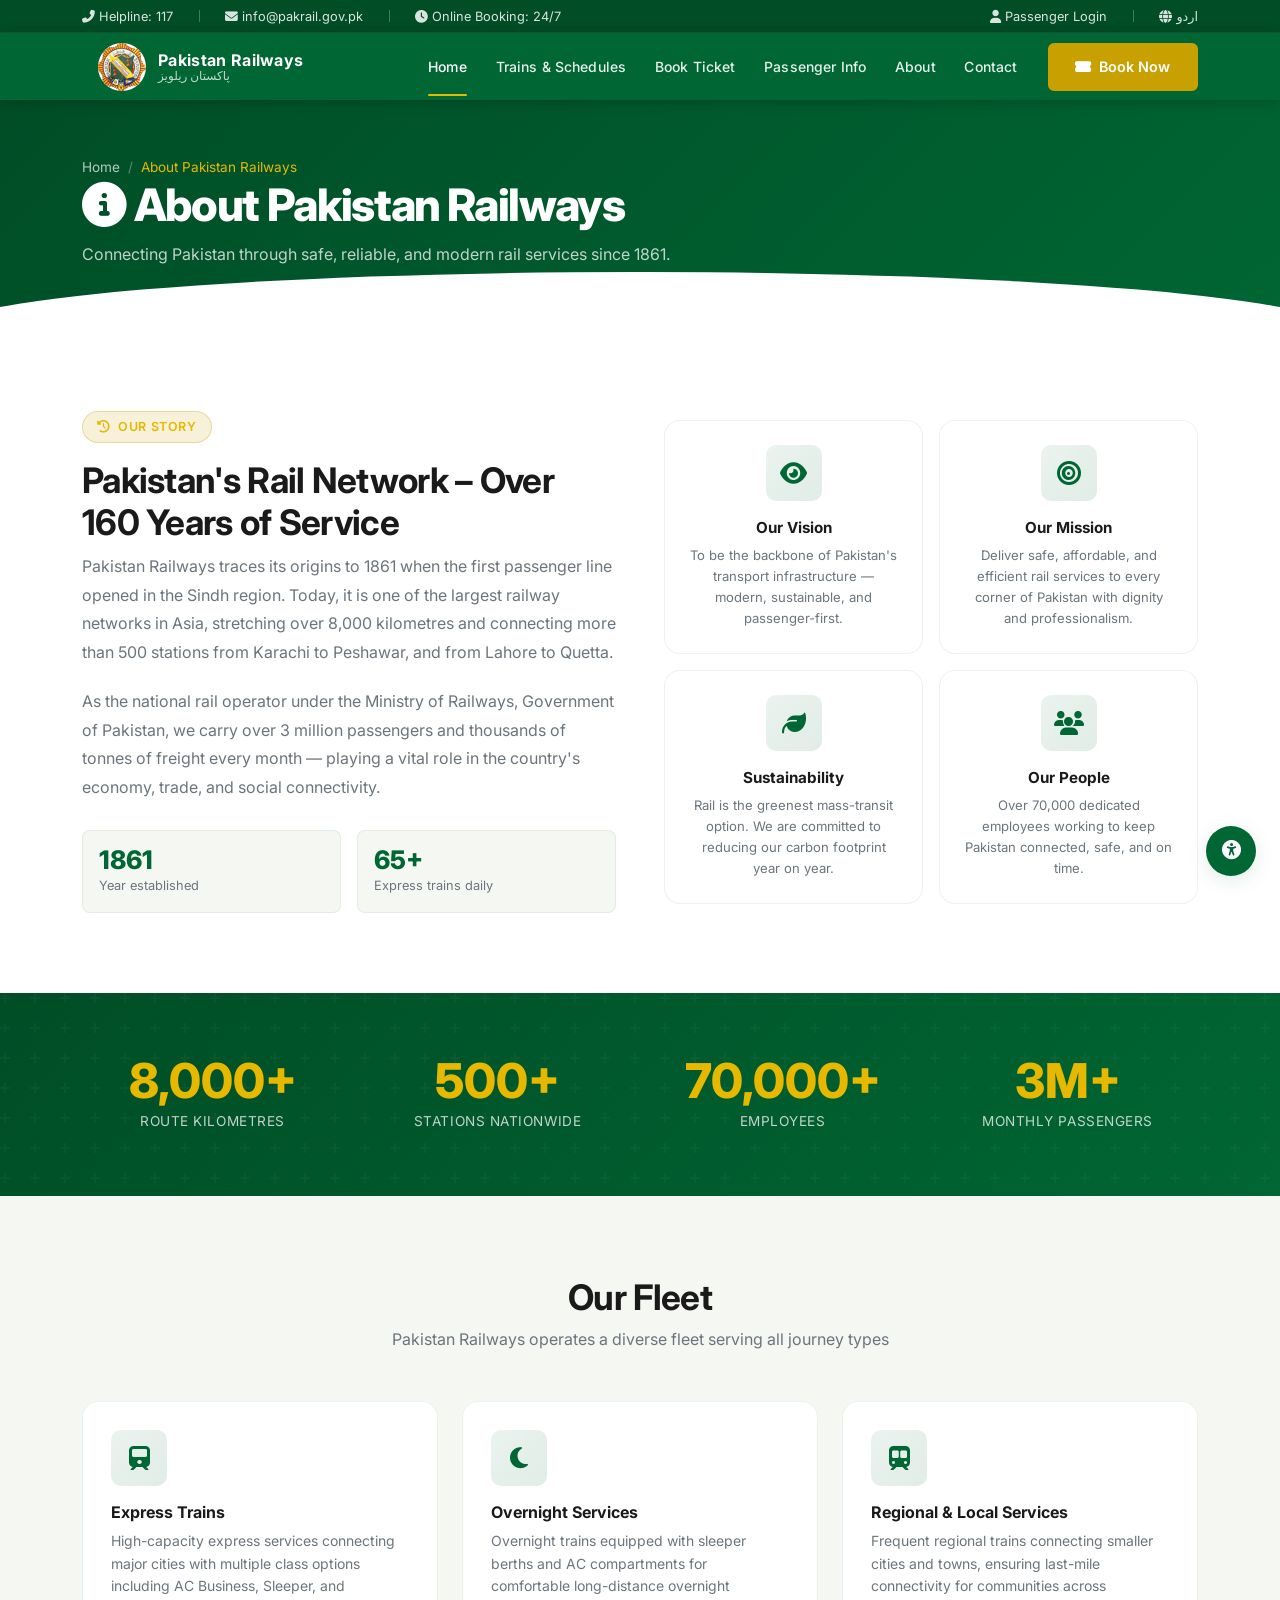
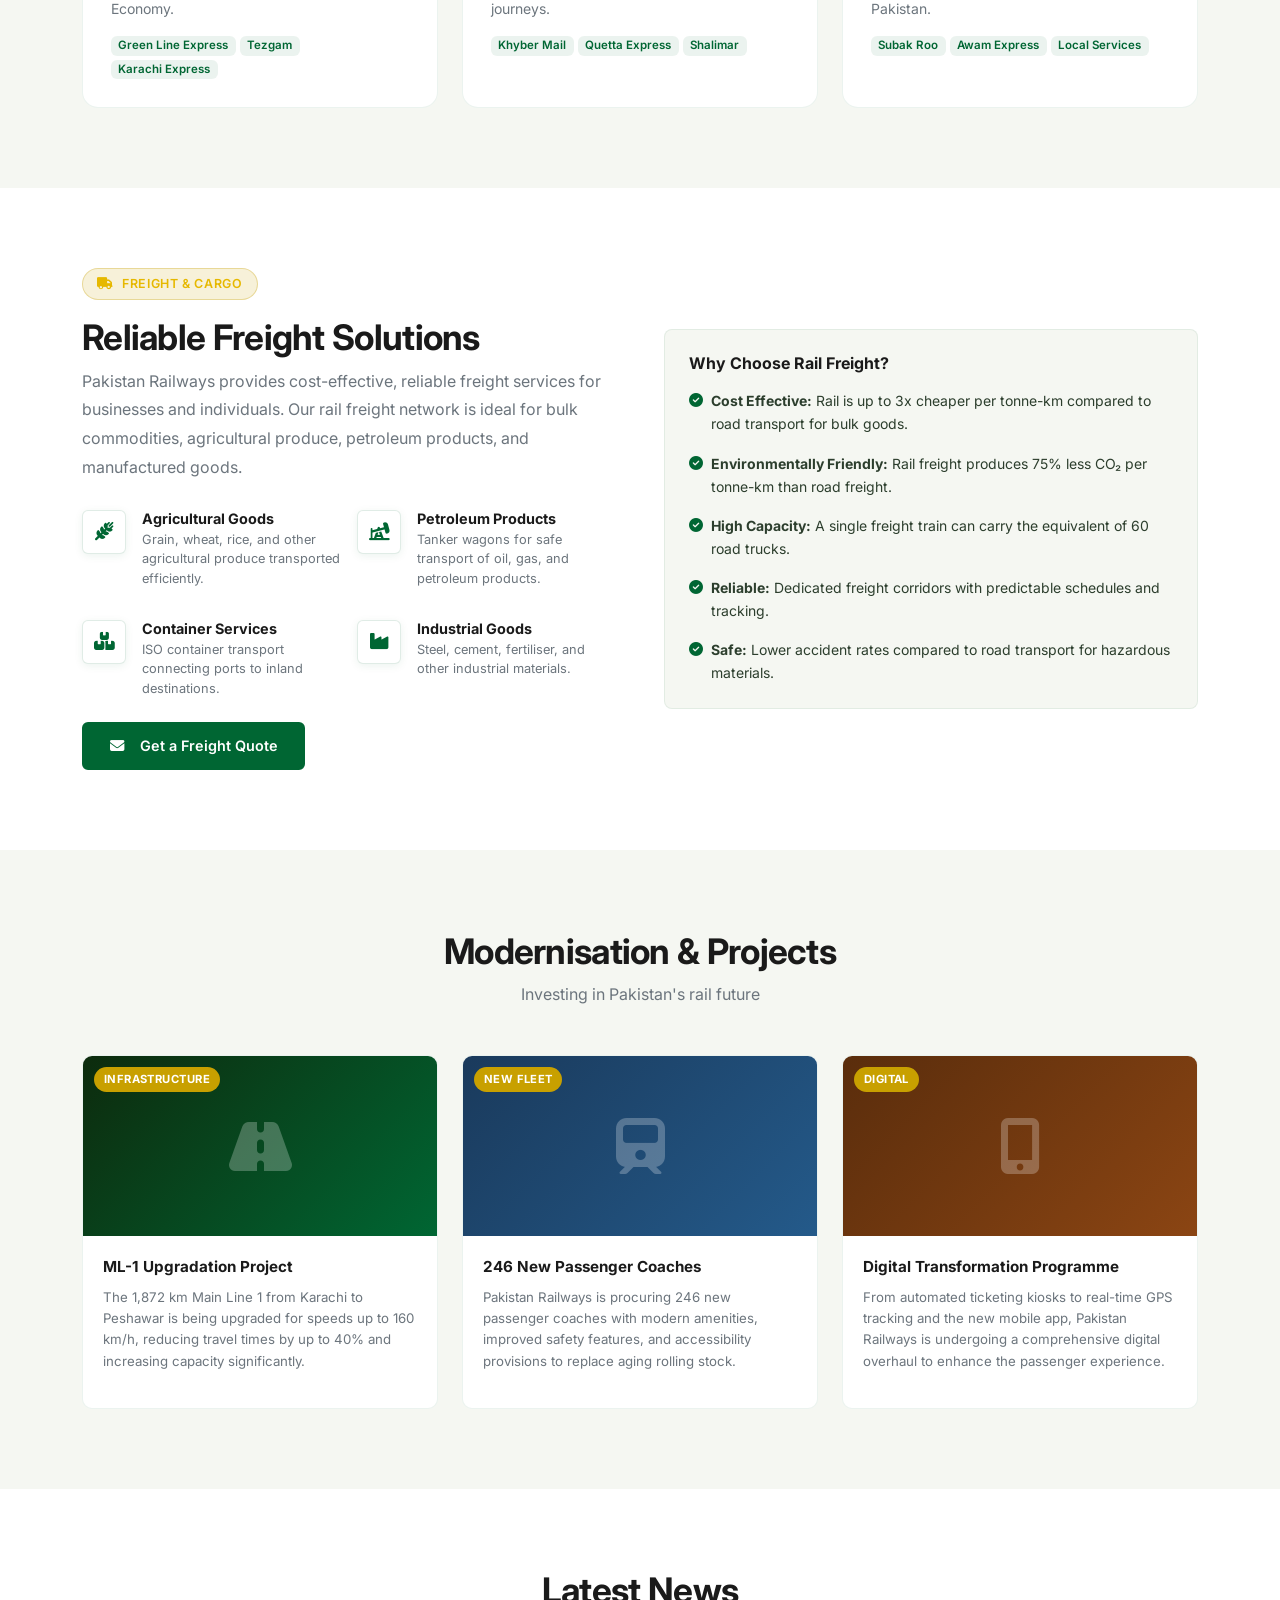
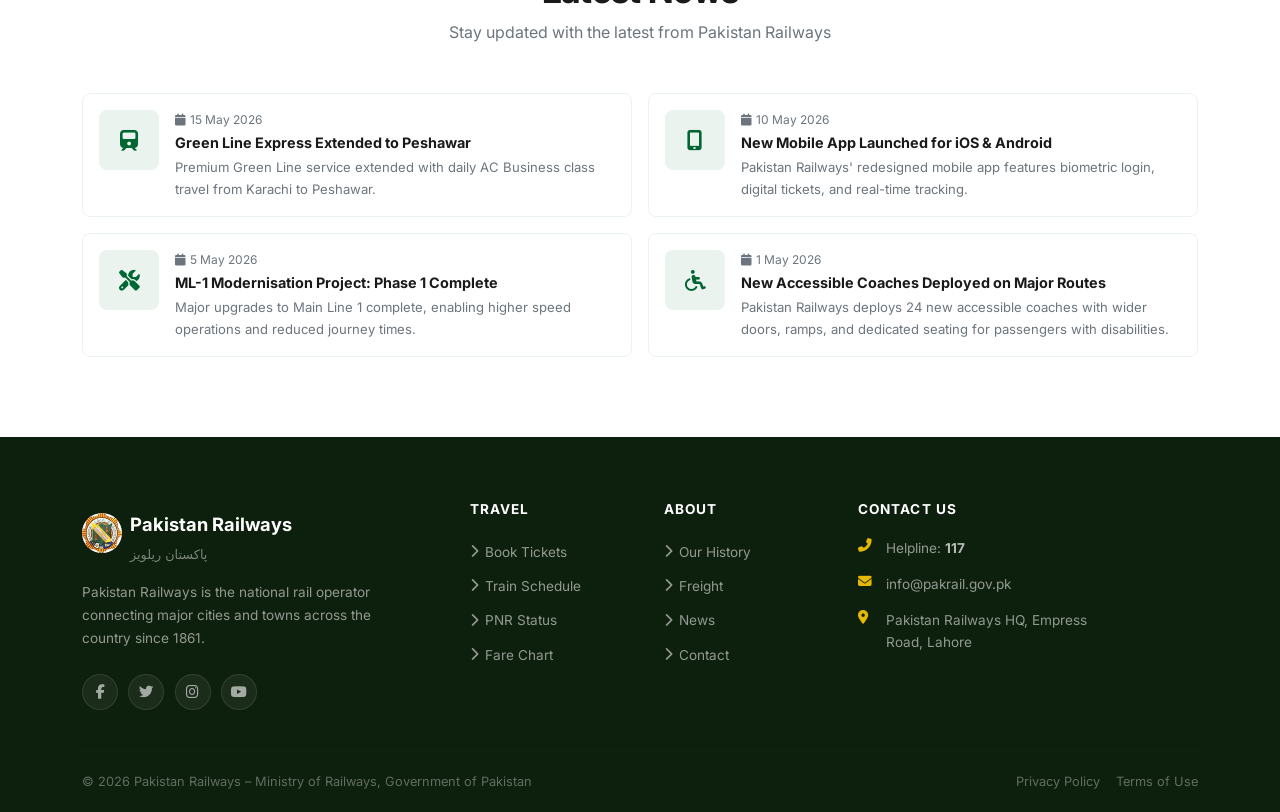
==== about.html @ 86035c83 "initial commit" ====
<!DOCTYPE html>
<html lang="en" dir="ltr">
<head>
  <meta charset="UTF-8" />
  <meta name="viewport" content="width=device-width, initial-scale=1.0" />
  <title>About Pakistan Railways</title>
  <meta name="description" content="Learn about Pakistan Railways – history, fleet, infrastructure, freight services, and modernisation projects." />
  <link rel="icon" type="image/svg+xml" href="/favicon.svg" />
  <link rel="preconnect" href="https://fonts.googleapis.com" />
  <link href="https://fonts.googleapis.com/css2?family=Inter:wght@400;500;600;700;800&display=swap" rel="stylesheet" />
  <link rel="stylesheet" href="https://cdnjs.cloudflare.com/ajax/libs/bootstrap/5.3.2/css/bootstrap.min.css" />
  <link rel="stylesheet" href="https://cdnjs.cloudflare.com/ajax/libs/font-awesome/6.5.0/css/all.min.css" />
  <link rel="stylesheet" href="CSS/index.css">
  <link rel="stylesheet" href="CSS/styles.css">
</head>
<body>

<a href="#main-content" class="skip-link">Skip to main content</a>

<!-- Top Bar -->
<div class="topbar" role="banner">
  <div class="container">
    <div class="d-flex align-items-center justify-content-between flex-wrap gap-2">
      <div class="d-flex align-items-center gap-3 flex-wrap">
        <a href="tel:117"><i class="fa fa-phone-alt me-1"></i>Helpline: 117</a>
        <span class="divider"></span>
        <a href="mailto:info@pakrail.gov.pk"><i class="fa fa-envelope me-1"></i>info@pakrail.gov.pk</a>
        <span class="divider d-none d-sm-inline-block"></span>
        <span class="d-none d-sm-inline"><i class="fa fa-clock me-1"></i>Online Booking: 24/7</span>
      </div>
      <div class="d-flex align-items-center gap-3">
        <a href="passenger.html"><i class="fa fa-user me-1"></i>Passenger Login</a>
        <span class="divider"></span>
        <a href="#"><i class="fa fa-globe me-1"></i>اردو</a>
      </div>
    </div>
  </div>
</div>

<!-- Navbar -->
<nav class="main-navbar navbar navbar-expand-lg" role="navigation" aria-label="Main navigation">
  <div class="container">
    <a class="navbar-brand" href="index.html" aria-label="Pakistan Railways Home">
      <div class="brand-logo">
        <img src="public/pakistan-railways-logo.png" alt="Pakistan Railways Logo">
      </div>
      <div class="brand-text-wrap">
        <span class="brand-name">Pakistan Railways</span>
        <span class="brand-urdu">پاکستان ریلویز</span>
      </div>
    </a>

    <button class="navbar-toggler" type="button" data-bs-toggle="collapse" data-bs-target="#mainNav"
      aria-controls="mainNav" aria-expanded="false" aria-label="Toggle navigation">
      <span class="navbar-toggler-icon"></span>
    </button>

    <div class="collapse navbar-collapse" id="mainNav">
      <ul class="navbar-nav ms-auto align-items-lg-center">
        <li class="nav-item"><a class="nav-link active" href="index.html" aria-current="page">Home</a></li>
        <li class="nav-item dropdown">
          <a class="nav-link dropdown-toggle" href="#" role="button" data-bs-toggle="dropdown">Trains &amp; Schedules</a>
          <ul class="dropdown-menu">
            <li><a class="dropdown-item" href="schedule.html"><i class="fa fa-calendar me-2"></i>Train Schedule</a></li>
            <li><a class="dropdown-item" href="schedule.html#live"><i class="fa fa-satellite-dish me-2"></i>Live Train Status</a></li>
            <li><a class="dropdown-item" href="schedule.html#routes"><i class="fa fa-route me-2"></i>Routes &amp; Fares</a></li>
            <li><hr class="dropdown-divider"/></li>
            <li><a class="dropdown-item" href="about.html"><i class="fa fa-train me-2"></i>About Our Fleet</a></li>
          </ul>
        </li>
        <li class="nav-item"><a class="nav-link" href="booking.html">Book Ticket</a></li>
        <li class="nav-item dropdown">
          <a class="nav-link dropdown-toggle" href="#" role="button" data-bs-toggle="dropdown">Passenger Info</a>
          <ul class="dropdown-menu">
            <li><a class="dropdown-item" href="passenger.html"><i class="fa fa-user me-2"></i>Passenger Services</a></li>
            <li><a class="dropdown-item" href="passenger.html#pnr"><i class="fa fa-search me-2"></i>Check PNR Status</a></li>
            <li><a class="dropdown-item" href="passenger.html#cancel"><i class="fa fa-times-circle me-2"></i>Cancel Ticket</a></li>
            <li><a class="dropdown-item" href="passenger.html#luggage"><i class="fa fa-suitcase me-2"></i>Luggage Policy</a></li>
          </ul>
        </li>
        <li class="nav-item"><a class="nav-link" href="about.html">About</a></li>
        <li class="nav-item"><a class="nav-link" href="contact.html">Contact</a></li>
      </ul>
      <div class="ms-lg-3 mt-3 mt-lg-0">
        <a href="booking.html" class="btn-pr-gold">
          <i class="fa fa-ticket-alt"></i> Book Now
        </a>
      </div>
    </div>
  </div>
</nav>

<main id="main-content">

<div class="page-header">
  <div class="container">
    <nav aria-label="Breadcrumb"><ol class="breadcrumb">
      <li class="breadcrumb-item"><a href="index.html">Home</a></li>
      <li class="breadcrumb-item active">About Pakistan Railways</li>
    </ol></nav>
    <h1><i class="fa fa-info-circle me-2"></i>About Pakistan Railways</h1>
    <p style="color:rgba(255,255,255,.75);margin:0;font-size:1rem">Connecting Pakistan through safe, reliable, and modern rail services since 1861.</p>
  </div>
</div>

<!-- Mission & Vision -->
<section class="section-pad bg-white">
  <div class="container">
    <div class="row g-5 align-items-center">
      <div class="col-lg-6">
        <div class="hero-badge mb-3"><i class="fa fa-history"></i> Our Story</div>
        <h2 class="section-title">Pakistan's Rail Network – Over 160 Years of Service</h2>
        <p style="color:var(--pr-gray);line-height:1.8;margin-bottom:1.25rem">
          Pakistan Railways traces its origins to 1861 when the first passenger line opened in the Sindh region. Today, it is one of the largest railway networks in Asia, stretching over 8,000 kilometres and connecting more than 500 stations from Karachi to Peshawar, and from Lahore to Quetta.
        </p>
        <p style="color:var(--pr-gray);line-height:1.8;margin-bottom:1.75rem">
          As the national rail operator under the Ministry of Railways, Government of Pakistan, we carry over 3 million passengers and thousands of tonnes of freight every month — playing a vital role in the country's economy, trade, and social connectivity.
        </p>
        <div class="row g-3">
          <div class="col-6">
            <div class="p-3 rounded-3" style="background:var(--pr-off-white);border:1px solid rgba(0,102,51,.08)">
              <div style="font-size:1.6rem;font-weight:800;color:var(--pr-green);line-height:1">1861</div>
              <div style="font-size:.8rem;color:var(--pr-gray);margin-top:2px">Year established</div>
            </div>
          </div>
          <div class="col-6">
            <div class="p-3 rounded-3" style="background:var(--pr-off-white);border:1px solid rgba(0,102,51,.08)">
              <div style="font-size:1.6rem;font-weight:800;color:var(--pr-green);line-height:1">65+</div>
              <div style="font-size:.8rem;color:var(--pr-gray);margin-top:2px">Express trains daily</div>
            </div>
          </div>
        </div>
      </div>
      <div class="col-lg-6">
        <div class="row g-3">
          <div class="col-sm-6">
            <div class="service-card text-center" style="padding:1.5rem">
              <div class="service-icon mx-auto"><i class="fa fa-eye"></i></div>
              <h5 style="font-size:.95rem">Our Vision</h5>
              <p style="font-size:.82rem">To be the backbone of Pakistan's transport infrastructure — modern, sustainable, and passenger-first.</p>
            </div>
          </div>
          <div class="col-sm-6">
            <div class="service-card text-center" style="padding:1.5rem">
              <div class="service-icon mx-auto"><i class="fa fa-bullseye"></i></div>
              <h5 style="font-size:.95rem">Our Mission</h5>
              <p style="font-size:.82rem">Deliver safe, affordable, and efficient rail services to every corner of Pakistan with dignity and professionalism.</p>
            </div>
          </div>
          <div class="col-sm-6">
            <div class="service-card text-center" style="padding:1.5rem">
              <div class="service-icon mx-auto"><i class="fa fa-leaf"></i></div>
              <h5 style="font-size:.95rem">Sustainability</h5>
              <p style="font-size:.82rem">Rail is the greenest mass-transit option. We are committed to reducing our carbon footprint year on year.</p>
            </div>
          </div>
          <div class="col-sm-6">
            <div class="service-card text-center" style="padding:1.5rem">
              <div class="service-icon mx-auto"><i class="fa fa-users"></i></div>
              <h5 style="font-size:.95rem">Our People</h5>
              <p style="font-size:.82rem">Over 70,000 dedicated employees working to keep Pakistan connected, safe, and on time.</p>
            </div>
          </div>
        </div>
      </div>
    </div>
  </div>
</section>

<!-- Network Stats -->
<section class="stats-section">
  <div class="container">
    <div class="row g-4 text-center">
      <div class="col-6 col-md-3">
        <div class="stat-box"><div class="stat-number">8,000+</div><div class="stat-label">Route Kilometres</div></div>
      </div>
      <div class="col-6 col-md-3">
        <div class="stat-box"><div class="stat-number">500+</div><div class="stat-label">Stations Nationwide</div></div>
      </div>
      <div class="col-6 col-md-3">
        <div class="stat-box"><div class="stat-number">70,000+</div><div class="stat-label">Employees</div></div>
      </div>
      <div class="col-6 col-md-3">
        <div class="stat-box"><div class="stat-number">3M+</div><div class="stat-label">Monthly Passengers</div></div>
      </div>
    </div>
  </div>
</section>

<!-- Fleet -->
<section class="section-pad" style="background:var(--pr-off-white)">
  <div class="container">
    <div class="text-center mb-5">
      <h2 class="section-title">Our Fleet</h2>
      <p class="section-subtitle">Pakistan Railways operates a diverse fleet serving all journey types</p>
    </div>
    <div class="row g-4">
      <div class="col-md-4">
        <div class="service-card">
          <div class="service-icon"><i class="fa fa-train"></i></div>
          <h5>Express Trains</h5>
          <p>High-capacity express services connecting major cities with multiple class options including AC Business, Sleeper, and Economy.</p>
          <div class="mt-3 d-flex flex-wrap gap-1">
            <span class="badge" style="background:rgba(0,102,51,.08);color:var(--pr-green);font-weight:600;font-size:.72rem">Green Line Express</span>
            <span class="badge" style="background:rgba(0,102,51,.08);color:var(--pr-green);font-weight:600;font-size:.72rem">Tezgam</span>
            <span class="badge" style="background:rgba(0,102,51,.08);color:var(--pr-green);font-weight:600;font-size:.72rem">Karachi Express</span>
          </div>
        </div>
      </div>
      <div class="col-md-4">
        <div class="service-card">
          <div class="service-icon"><i class="fa fa-moon"></i></div>
          <h5>Overnight Services</h5>
          <p>Overnight trains equipped with sleeper berths and AC compartments for comfortable long-distance overnight journeys.</p>
          <div class="mt-3 d-flex flex-wrap gap-1">
            <span class="badge" style="background:rgba(0,102,51,.08);color:var(--pr-green);font-weight:600;font-size:.72rem">Khyber Mail</span>
            <span class="badge" style="background:rgba(0,102,51,.08);color:var(--pr-green);font-weight:600;font-size:.72rem">Quetta Express</span>
            <span class="badge" style="background:rgba(0,102,51,.08);color:var(--pr-green);font-weight:600;font-size:.72rem">Shalimar</span>
          </div>
        </div>
      </div>
      <div class="col-md-4">
        <div class="service-card">
          <div class="service-icon"><i class="fa fa-subway"></i></div>
          <h5>Regional &amp; Local Services</h5>
          <p>Frequent regional trains connecting smaller cities and towns, ensuring last-mile connectivity for communities across Pakistan.</p>
          <div class="mt-3 d-flex flex-wrap gap-1">
            <span class="badge" style="background:rgba(0,102,51,.08);color:var(--pr-green);font-weight:600;font-size:.72rem">Subak Roo</span>
            <span class="badge" style="background:rgba(0,102,51,.08);color:var(--pr-green);font-weight:600;font-size:.72rem">Awam Express</span>
            <span class="badge" style="background:rgba(0,102,51,.08);color:var(--pr-green);font-weight:600;font-size:.72rem">Local Services</span>
          </div>
        </div>
      </div>
    </div>
  </div>
</section>

<!-- Freight Services -->
<section class="section-pad bg-white" id="freight">
  <div class="container">
    <div class="row g-5 align-items-center">
      <div class="col-lg-6">
        <div class="hero-badge mb-3"><i class="fa fa-truck"></i> Freight &amp; Cargo</div>
        <h2 class="section-title">Reliable Freight Solutions</h2>
        <p style="color:var(--pr-gray);line-height:1.8;margin-bottom:1.25rem">
          Pakistan Railways provides cost-effective, reliable freight services for businesses and individuals. Our rail freight network is ideal for bulk commodities, agricultural produce, petroleum products, and manufactured goods.
        </p>
        <div class="row g-3">
          <div class="col-sm-6">
            <div class="info-item">
              <div class="info-item-icon"><i class="fa fa-wheat-awn"></i></div>
              <div class="info-item-text"><h6>Agricultural Goods</h6><p>Grain, wheat, rice, and other agricultural produce transported efficiently.</p></div>
            </div>
          </div>
          <div class="col-sm-6">
            <div class="info-item">
              <div class="info-item-icon"><i class="fa fa-oil-well"></i></div>
              <div class="info-item-text"><h6>Petroleum Products</h6><p>Tanker wagons for safe transport of oil, gas, and petroleum products.</p></div>
            </div>
          </div>
          <div class="col-sm-6">
            <div class="info-item">
              <div class="info-item-icon"><i class="fa fa-boxes-stacked"></i></div>
              <div class="info-item-text"><h6>Container Services</h6><p>ISO container transport connecting ports to inland destinations.</p></div>
            </div>
          </div>
          <div class="col-sm-6">
            <div class="info-item">
              <div class="info-item-icon"><i class="fa fa-industry"></i></div>
              <div class="info-item-text"><h6>Industrial Goods</h6><p>Steel, cement, fertiliser, and other industrial materials.</p></div>
            </div>
          </div>
        </div>
        <a href="contact.html" class="btn-pr-primary mt-3"><i class="fa fa-envelope me-2"></i>Get a Freight Quote</a>
      </div>
      <div class="col-lg-6">
        <div class="p-4 rounded-3" style="background:var(--pr-off-white);border:1px solid rgba(0,102,51,.08)">
          <h3 style="font-size:1rem;font-weight:700;color:var(--pr-dark);margin-bottom:1rem">Why Choose Rail Freight?</h3>
          <div class="d-flex flex-column gap-3" style="font-size:.875rem">
            <div class="d-flex gap-2 align-items-start"><i class="fa fa-check-circle text-green mt-1 flex-shrink-0"></i><span><strong>Cost Effective:</strong> Rail is up to 3x cheaper per tonne-km compared to road transport for bulk goods.</span></div>
            <div class="d-flex gap-2 align-items-start"><i class="fa fa-check-circle text-green mt-1 flex-shrink-0"></i><span><strong>Environmentally Friendly:</strong> Rail freight produces 75% less CO₂ per tonne-km than road freight.</span></div>
            <div class="d-flex gap-2 align-items-start"><i class="fa fa-check-circle text-green mt-1 flex-shrink-0"></i><span><strong>High Capacity:</strong> A single freight train can carry the equivalent of 60 road trucks.</span></div>
            <div class="d-flex gap-2 align-items-start"><i class="fa fa-check-circle text-green mt-1 flex-shrink-0"></i><span><strong>Reliable:</strong> Dedicated freight corridors with predictable schedules and tracking.</span></div>
            <div class="d-flex gap-2 align-items-start"><i class="fa fa-check-circle text-green mt-1 flex-shrink-0"></i><span><strong>Safe:</strong> Lower accident rates compared to road transport for hazardous materials.</span></div>
          </div>
        </div>
      </div>
    </div>
  </div>
</section>

<!-- Modernisation Projects -->
<section class="section-pad" style="background:var(--pr-off-white)">
  <div class="container">
    <div class="text-center mb-5">
      <h2 class="section-title">Modernisation &amp; Projects</h2>
      <p class="section-subtitle">Investing in Pakistan's rail future</p>
    </div>
    <div class="row g-4">
      <div class="col-md-4">
        <div class="news-card">
          <div class="news-img-wrap" style="background:linear-gradient(135deg,#0d2b0d,var(--pr-green))">
            <i class="fa fa-road news-img-icon"></i>
            <span class="news-category">Infrastructure</span>
          </div>
          <div class="news-body">
            <h3 class="news-title">ML-1 Upgradation Project</h3>
            <p class="news-excerpt">The 1,872 km Main Line 1 from Karachi to Peshawar is being upgraded for speeds up to 160 km/h, reducing travel times by up to 40% and increasing capacity significantly.</p>
          </div>
        </div>
      </div>
      <div class="col-md-4">
        <div class="news-card">
          <div class="news-img-wrap" style="background:linear-gradient(135deg,#1a3a5c,#245a8a)">
            <i class="fa fa-train news-img-icon"></i>
            <span class="news-category">New Fleet</span>
          </div>
          <div class="news-body">
            <h3 class="news-title">246 New Passenger Coaches</h3>
            <p class="news-excerpt">Pakistan Railways is procuring 246 new passenger coaches with modern amenities, improved safety features, and accessibility provisions to replace aging rolling stock.</p>
          </div>
        </div>
      </div>
      <div class="col-md-4">
        <div class="news-card">
          <div class="news-img-wrap" style="background:linear-gradient(135deg,#5a2d0c,#8b4513)">
            <i class="fa fa-mobile-alt news-img-icon"></i>
            <span class="news-category">Digital</span>
          </div>
          <div class="news-body">
            <h3 class="news-title">Digital Transformation Programme</h3>
            <p class="news-excerpt">From automated ticketing kiosks to real-time GPS tracking and the new mobile app, Pakistan Railways is undergoing a comprehensive digital overhaul to enhance the passenger experience.</p>
          </div>
        </div>
      </div>
    </div>
  </div>
</section>

<!-- News -->
<section class="section-pad bg-white" id="news">
  <div class="container">
    <div class="text-center mb-5">
      <h2 class="section-title">Latest News</h2>
      <p class="section-subtitle">Stay updated with the latest from Pakistan Railways</p>
    </div>
    <div class="row g-3">
      <div class="col-md-6">
        <div class="d-flex gap-3 p-3 rounded-3" style="border:1px solid rgba(0,102,51,.08);transition:all .25s" onmouseenter="this.style.boxShadow='var(--shadow-md)'" onmouseleave="this.style.boxShadow='none'">
          <div style="width:60px;height:60px;background:rgba(0,102,51,.08);border-radius:8px;display:flex;align-items:center;justify-content:center;flex-shrink:0;color:var(--pr-green);font-size:1.3rem"><i class="fa fa-train"></i></div>
          <div>
            <div style="font-size:.75rem;color:var(--pr-gray);margin-bottom:.25rem"><i class="fa fa-calendar me-1"></i>15 May 2026</div>
            <h4 style="font-size:.9rem;font-weight:700;color:var(--pr-dark);margin-bottom:.35rem">Green Line Express Extended to Peshawar</h4>
            <p style="font-size:.82rem;color:var(--pr-gray);margin:0">Premium Green Line service extended with daily AC Business class travel from Karachi to Peshawar.</p>
          </div>
        </div>
      </div>
      <div class="col-md-6">
        <div class="d-flex gap-3 p-3 rounded-3" style="border:1px solid rgba(0,102,51,.08);transition:all .25s" onmouseenter="this.style.boxShadow='var(--shadow-md)'" onmouseleave="this.style.boxShadow='none'">
          <div style="width:60px;height:60px;background:rgba(0,102,51,.08);border-radius:8px;display:flex;align-items:center;justify-content:center;flex-shrink:0;color:var(--pr-green);font-size:1.3rem"><i class="fa fa-mobile-alt"></i></div>
          <div>
            <div style="font-size:.75rem;color:var(--pr-gray);margin-bottom:.25rem"><i class="fa fa-calendar me-1"></i>10 May 2026</div>
            <h4 style="font-size:.9rem;font-weight:700;color:var(--pr-dark);margin-bottom:.35rem">New Mobile App Launched for iOS &amp; Android</h4>
            <p style="font-size:.82rem;color:var(--pr-gray);margin:0">Pakistan Railways' redesigned mobile app features biometric login, digital tickets, and real-time tracking.</p>
          </div>
        </div>
      </div>
      <div class="col-md-6">
        <div class="d-flex gap-3 p-3 rounded-3" style="border:1px solid rgba(0,102,51,.08);transition:all .25s" onmouseenter="this.style.boxShadow='var(--shadow-md)'" onmouseleave="this.style.boxShadow='none'">
          <div style="width:60px;height:60px;background:rgba(0,102,51,.08);border-radius:8px;display:flex;align-items:center;justify-content:center;flex-shrink:0;color:var(--pr-green);font-size:1.3rem"><i class="fa fa-tools"></i></div>
          <div>
            <div style="font-size:.75rem;color:var(--pr-gray);margin-bottom:.25rem"><i class="fa fa-calendar me-1"></i>5 May 2026</div>
            <h4 style="font-size:.9rem;font-weight:700;color:var(--pr-dark);margin-bottom:.35rem">ML-1 Modernisation Project: Phase 1 Complete</h4>
            <p style="font-size:.82rem;color:var(--pr-gray);margin:0">Major upgrades to Main Line 1 complete, enabling higher speed operations and reduced journey times.</p>
          </div>
        </div>
      </div>
      <div class="col-md-6">
        <div class="d-flex gap-3 p-3 rounded-3" style="border:1px solid rgba(0,102,51,.08);transition:all .25s" onmouseenter="this.style.boxShadow='var(--shadow-md)'" onmouseleave="this.style.boxShadow='none'">
          <div style="width:60px;height:60px;background:rgba(0,102,51,.08);border-radius:8px;display:flex;align-items:center;justify-content:center;flex-shrink:0;color:var(--pr-green);font-size:1.3rem"><i class="fa fa-wheelchair"></i></div>
          <div>
            <div style="font-size:.75rem;color:var(--pr-gray);margin-bottom:.25rem"><i class="fa fa-calendar me-1"></i>1 May 2026</div>
            <h4 style="font-size:.9rem;font-weight:700;color:var(--pr-dark);margin-bottom:.35rem">New Accessible Coaches Deployed on Major Routes</h4>
            <p style="font-size:.82rem;color:var(--pr-gray);margin:0">Pakistan Railways deploys 24 new accessible coaches with wider doors, ramps, and dedicated seating for passengers with disabilities.</p>
          </div>
        </div>
      </div>
    </div>
  </div>
</section>

</main>

<footer class="main-footer" role="contentinfo">
  <div class="container">
    <div class="row g-5">
      <div class="col-md-5 col-lg-4">
        <div class="footer-brand d-flex align-items-center gap-2 mb-3">
          <div class="brand-logo" style="width:40px;height:40px">
            <img src="public/pakistan-railways-logo.png" alt="Pakistan Railways Logo">
          </div>
          <div><span class="footer-brand-name">Pakistan Railways</span><div class="footer-tagline">پاکستان ریلویز</div></div>
        </div>
        <p class="footer-desc">Pakistan Railways is the national rail operator connecting major cities and towns across the country since 1861.</p>
        <div class="footer-social">
          <a href="#" aria-label="Facebook"><i class="fab fa-facebook-f"></i></a>
          <a href="#" aria-label="Twitter"><i class="fab fa-twitter"></i></a>
          <a href="#" aria-label="Instagram"><i class="fab fa-instagram"></i></a>
          <a href="#" aria-label="YouTube"><i class="fab fa-youtube"></i></a>
        </div>
      </div>
      <div class="col-6 col-md-3 col-lg-2">
        <h3 class="footer-heading">Travel</h3>
        <ul class="footer-links">
          <li><a href="booking.html"><i class="fa fa-chevron-right"></i> Book Tickets</a></li>
          <li><a href="schedule.html"><i class="fa fa-chevron-right"></i> Train Schedule</a></li>
          <li><a href="passenger.html#pnr"><i class="fa fa-chevron-right"></i> PNR Status</a></li>
          <li><a href="schedule.html#routes"><i class="fa fa-chevron-right"></i> Fare Chart</a></li>
        </ul>
      </div>
      <div class="col-6 col-md-3 col-lg-2">
        <h3 class="footer-heading">About</h3>
        <ul class="footer-links">
          <li><a href="about.html"><i class="fa fa-chevron-right"></i> Our History</a></li>
          <li><a href="about.html#freight"><i class="fa fa-chevron-right"></i> Freight</a></li>
          <li><a href="about.html#news"><i class="fa fa-chevron-right"></i> News</a></li>
          <li><a href="contact.html"><i class="fa fa-chevron-right"></i> Contact</a></li>
        </ul>
      </div>
      <div class="col-md-4 col-lg-3">
        <h3 class="footer-heading">Contact Us</h3>
        <div class="footer-contact-item"><i class="fa fa-phone-alt"></i><span>Helpline: <strong style="color:rgba(255,255,255,0.7)">117</strong></span></div>
        <div class="footer-contact-item"><i class="fa fa-envelope"></i><span>info@pakrail.gov.pk</span></div>
        <div class="footer-contact-item"><i class="fa fa-map-marker-alt"></i><span>Pakistan Railways HQ, Empress Road, Lahore</span></div>
      </div>
    </div>
    <hr class="footer-divider"/>
    <div class="footer-bottom d-flex flex-wrap justify-content-between gap-2">
      <span>© 2026 Pakistan Railways – Ministry of Railways, Government of Pakistan</span>
      <div class="d-flex gap-3">
        <a href="#" style="color:inherit">Privacy Policy</a>
        <a href="#" style="color:inherit">Terms of Use</a>
      </div>
    </div>
  </div>
</footer>

<div class="a11y-panel">
  <div class="a11y-sub-panel" id="a11ySubPanel">
    <div class="a11y-tooltip"><span class="a11y-label">High Contrast</span>
      <button class="a11y-btn a11y-btn-secondary" id="highContrastBtn" aria-label="Toggle high contrast" aria-pressed="false"><i class="fa fa-adjust"></i></button>
    </div>
    <div class="a11y-tooltip"><span class="a11y-label">Large Text</span>
      <button class="a11y-btn a11y-btn-secondary" id="largeTextBtn" aria-label="Toggle large text" aria-pressed="false"><i class="fa fa-text-height"></i></button>
    </div>
  </div>
  <button class="a11y-btn a11y-btn-main" id="a11yToggle" aria-label="Accessibility options" aria-expanded="false"><i class="fa fa-universal-access"></i></button>
</div>

<script src="https://cdnjs.cloudflare.com/ajax/libs/bootstrap/5.3.2/js/bootstrap.bundle.min.js"></script>
<script type="module" src="main.js"></script>
</body>
</html>
---- CSS/index.css ----
@import "tailwindcss";
@import "tw-animate-css";
@plugin "@tailwindcss/typography";

@custom-variant dark (&:is(.dark *));

@theme inline {
  --color-background: hsl(var(--background));
  --color-foreground: hsl(var(--foreground));
  --color-border: hsl(var(--border));
  --color-input: hsl(var(--input));
  --color-ring: hsl(var(--ring));

  --color-card: hsl(var(--card));
  --color-card-foreground: hsl(var(--card-foreground));
  --color-card-border: hsl(var(--card-border));

  --color-popover: hsl(var(--popover));
  --color-popover-foreground: hsl(var(--popover-foreground));
  --color-popover-border: hsl(var(--popover-border));

  --color-primary: hsl(var(--primary));
  --color-primary-foreground: hsl(var(--primary-foreground));
  --color-primary-border: var(--primary-border);

  --color-secondary: hsl(var(--secondary));
  --color-secondary-foreground: hsl(var(--secondary-foreground));
  --color-secondary-border: var(--secondary-border);

  --color-muted: hsl(var(--muted));
  --color-muted-foreground: hsl(var(--muted-foreground));
  --color-muted-border: var(--muted-border);

  --color-accent: hsl(var(--accent));
  --color-accent-foreground: hsl(var(--accent-foreground));
  --color-accent-border: var(--accent-border);

  --color-destructive: hsl(var(--destructive));
  --color-destructive-foreground: hsl(var(--destructive-foreground));
  --color-destructive-border: var(--destructive-border);

  --color-chart-1: hsl(var(--chart-1));
  --color-chart-2: hsl(var(--chart-2));
  --color-chart-3: hsl(var(--chart-3));
  --color-chart-4: hsl(var(--chart-4));
  --color-chart-5: hsl(var(--chart-5));

  --color-sidebar: hsl(var(--sidebar));
  --color-sidebar-foreground: hsl(var(--sidebar-foreground));
  --color-sidebar-border: hsl(var(--sidebar-border));
  --color-sidebar-primary: hsl(var(--sidebar-primary));
  --color-sidebar-primary-foreground: hsl(var(--sidebar-primary-foreground));
  --color-sidebar-primary-border: var(--sidebar-primary-border);
  --color-sidebar-accent: hsl(var(--sidebar-accent));
  --color-sidebar-accent-foreground: hsl(var(--sidebar-accent-foreground));
  --color-sidebar-accent-border: var(--sidebar-accent-border);
  --color-sidebar-ring: hsl(var(--sidebar-ring));

  --font-sans: var(--app-font-sans);
  --font-serif: var(--app-font-serif);
  --font-mono: var(--app-font-mono);

  --radius-sm: calc(var(--radius) - 4px);
  --radius-md: calc(var(--radius) - 2px);
  --radius-lg: var(--radius);
  --radius-xl: calc(var(--radius) + 4px);
}

/* LIGHT MODE */
:root {
  --button-outline: rgba(0,0,0, .10);
  --badge-outline: rgba(0,0,0, .05);

  /* Automatic computation of border around primary / danger buttons */
  --opaque-button-border-intensity: -8; /* In terms of percentages */

  /* Backgrounds applied on top of other backgrounds when hovered/active */
  --elevate-1: rgba(0,0,0, .03);
  --elevate-2: rgba(0,0,0, .08);

  --background: red; /*replace with H S L */

  --foreground: red; /*replace with H S L */

  --border: red; /*replace with H S L */

  --card: red; /*replace with H S L */

  --card-foreground: red; /*replace with H S L */

  --card-border: red; /*replace with H S L */

  --sidebar: red; /*replace with H S L */

  --sidebar-foreground: red; /*replace with H S L */

  --sidebar-border: red; /*replace with H S L */

  --sidebar-primary: red; /*replace with H S L */

  --sidebar-primary-foreground: red; /*replace with H S L */

  --sidebar-accent: red; /*replace with H S L */

  --sidebar-accent-foreground: red; /*replace with H S L */

  --sidebar-ring: red; /*replace with H S L */

  --popover: red; /*replace with H S L */

  --popover-foreground: red; /*replace with H S L */

  --popover-border: red; /*replace with H S L */

  --primary: red; /*replace with H S L */

  --primary-foreground: red; /*replace with H S L */

  --secondary: red; /*replace with H S L */

  --secondary-foreground: red; /*replace with H S L */

  --muted: red; /*replace with H S L */

  --muted-foreground: red; /*replace with H S L */

  --accent: red; /*replace with H S L */

  --accent-foreground: red; /*replace with H S L */

  --destructive: red; /*replace with H S L */

  --destructive-foreground: red; /*replace with H S L */

  --input: red; /*replace with H S L */
  --ring: red; /*replace with H S L */
  --chart-1: red; /*replace with H S L */
  --chart-2: red; /*replace with H S L */
  --chart-3: red; /*replace with H S L */
  --chart-4: red; /*replace with H S L */
  --chart-5: red; /*replace with H S L */

  --app-font-sans: 'Inter', sans-serif;
  --app-font-serif: Georgia, serif;
  --app-font-mono: Menlo, monospace;
  --radius: .5rem; /* 8px */
  --shadow-2xs: 0px 2px 0px 0px hsl(202.8169 89.1213% 53.1373% / 0.00); /*replace with H S L */
  --shadow-xs: 0px 2px 0px 0px hsl(202.8169 89.1213% 53.1373% / 0.00); /*replace with H S L */
  --shadow-sm: 0px 2px 0px 0px hsl(202.8169 89.1213% 53.1373% / 0.00), 0px 1px 2px -1px hsl(202.8169 89.1213% 53.1373% / 0.00);
  --shadow: 0px 2px 0px 0px hsl(202.8169 89.1213% 53.1373% / 0.00), 0px 1px 2px -1px hsl(202.8169 89.1213% 53.1373% / 0.00);
  --shadow-md: 0px 2px 0px 0px hsl(202.8169 89.1213% 53.1373% / 0.00), 0px 2px 4px -1px hsl(202.8169 89.1213% 53.1373% / 0.00);
  --shadow-lg: 0px 2px 0px 0px hsl(202.8169 89.1213% 53.1373% / 0.00), 0px 4px 6px -1px hsl(202.8169 89.1213% 53.1373% / 0.00);
  --shadow-xl: 0px 2px 0px 0px hsl(202.8169 89.1213% 53.1373% / 0.00), 0px 8px 10px -1px hsl(202.8169 89.1213% 53.1373% / 0.00);
  --shadow-2xl: 0px 2px 0px 0px hsl(202.8169 89.1213% 53.1373% / 0.00);
  --tracking-normal: 0em;
  --spacing: 0.25rem;

  /* Automatically computed borders - intensity can be controlled by the user by the --opaque-button-border-intensity setting */

  /* Fallback for older browsers */
  --sidebar-primary-border: hsl(var(--sidebar-primary));
  --sidebar-primary-border: hsl(from hsl(var(--sidebar-primary)) h s calc(l + var(--opaque-button-border-intensity)) / alpha);

  /* Fallback for older browsers */
  --sidebar-accent-border: hsl(var(--sidebar-accent));
  --sidebar-accent-border: hsl(from hsl(var(--sidebar-accent)) h s calc(l + var(--opaque-button-border-intensity)) / alpha);

  /* Fallback for older browsers */
  --primary-border: hsl(var(--primary));
  --primary-border: hsl(from hsl(var(--primary)) h s calc(l + var(--opaque-button-border-intensity)) / alpha);

  /* Fallback for older browsers */
  --secondary-border: hsl(var(--secondary));
  --secondary-border: hsl(from hsl(var(--secondary)) h s calc(l + var(--opaque-button-border-intensity)) / alpha);

  /* Fallback for older browsers */
  --muted-border: hsl(var(--muted));
  --muted-border: hsl(from hsl(var(--muted)) h s calc(l + var(--opaque-button-border-intensity)) / alpha);

  /* Fallback for older browsers */
  --accent-border: hsl(var(--accent));
  --accent-border: hsl(from hsl(var(--accent)) h s calc(l + var(--opaque-button-border-intensity)) / alpha);

  /* Fallback for older browsers */
  --destructive-border: hsl(var(--destructive));
  --destructive-border: hsl(from hsl(var(--destructive)) h s calc(l + var(--opaque-button-border-intensity)) / alpha);
}

.dark {
  --button-outline: rgba(255,255,255, .10);
  --badge-outline: rgba(255,255,255, .05);

  --opaque-button-border-intensity: 9;  /* In terms of percentages */

  /* Backgrounds applied on top of other backgrounds when hovered/active */
  --elevate-1: rgba(255,255,255, .04);
  --elevate-2: rgba(255,255,255, .09);

  --background: red; /*replace with H S L */

  --foreground: red; /*replace with H S L */

  --border: red; /*replace with H S L */

  --card: red; /*replace with H S L */

  --card-foreground: red; /*replace with H S L */

  --card-border: red; /*replace with H S L */

  --sidebar: red; /*replace with H S L */

  --sidebar-foreground: red; /*replace with H S L */

  --sidebar-border: red; /*replace with H S L */

  --sidebar-primary: red; /*replace with H S L */

  --sidebar-primary-foreground: red; /*replace with H S L */

  --sidebar-accent: red; /*replace with H S L */

  --sidebar-accent-foreground: red; /*replace with H S L */

  --sidebar-ring: red; /*replace with H S L */

  --popover: red; /*replace with H S L */

  --popover-foreground: red; /*replace with H S L */

  --popover-border: red; /*replace with H S L */

  --primary: red; /*replace with H S L */

  --primary-foreground: red; /*replace with H S L */

  --secondary: red; /*replace with H S L */

  --secondary-foreground: red; /*replace with H S L */

  --muted: red; /*replace with H S L */

  --muted-foreground: red; /*replace with H S L */

  --accent: red; /*replace with H S L */

  --accent-foreground: red; /*replace with H S L */

  --destructive: red; /*replace with H S L */

  --destructive-foreground: red; /*replace with H S L */

  /* Used as the border around inputs. Dark mode: Should be a border that is light enough to have high contrast when rendered on a --card background. More contrast than standard --border */
  --input: red; /*replace with H S L */
  --ring: red; /*replace with H S L */
  --chart-1: red; /*replace with H S L */
  --chart-2: red; /*replace with H S L */
  --chart-3: red; /*replace with H S L */
  --chart-4: red; /*replace with H S L */
  --chart-5: red; /*replace with H S L */

  --shadow-2xs: 0px 2px 0px 0px hsl(202.8169 89.1213% 53.1373% / 0.00);
  --shadow-xs: 0px 2px 0px 0px hsl(202.8169 89.1213% 53.1373% / 0.00);
  --shadow-sm: 0px 2px 0px 0px hsl(202.8169 89.1213% 53.1373% / 0.00), 0px 1px 2px -1px hsl(202.8169 89.1213% 53.1373% / 0.00);
  --shadow: 0px 2px 0px 0px hsl(202.8169 89.1213% 53.1373% / 0.00), 0px 1px 2px -1px hsl(202.8169 89.1213% 53.1373% / 0.00);
  --shadow-md: 0px 2px 0px 0px hsl(202.8169 89.1213% 53.1373% / 0.00), 0px 2px 4px -1px hsl(202.8169 89.1213% 53.1373% / 0.00);
  --shadow-lg: 0px 2px 0px 0px hsl(202.8169 89.1213% 53.1373% / 0.00), 0px 4px 6px -1px hsl(202.8169 89.1213% 53.1373% / 0.00);
  --shadow-xl: 0px 2px 0px 0px hsl(202.8169 89.1213% 53.1373% / 0.00), 0px 8px 10px -1px hsl(202.8169 89.1213% 53.1373% / 0.00);
  --shadow-2xl: 0px 2px 0px 0px hsl(202.8169 89.1213% 53.1373% / 0.00);

}

@layer base {
  * {
    @apply border-border;
  }

  body {
    @apply font-sans antialiased bg-background text-foreground;
  }
}

/**
 * Using the elevate system.
 * Automatic contrast adjustment.
 *
 * <element className="hover-elevate" />
 * <element className="active-elevate-2" />
 *
 * // Using the tailwind utility when a data attribute is "on"
 * <element className="toggle-elevate data-[state=on]:toggle-elevated" />
 * // Or manually controlling the toggle state
 * <element className="toggle-elevate toggle-elevated" />
 *
 * Elevation systems have to handle many states.
 * - not-hovered, vs. hovered vs. active  (three mutually exclusive states)
 * - toggled or not
 * - focused or not (this is not handled with these utilities)
 *
 * Even without handling focused or not, this is six possible combinations that
 * need to be distinguished from eachother visually.
 */
@layer utilities {

  /* Hide ugly search cancel button in Chrome until we can style it properly */
  input[type="search"]::-webkit-search-cancel-button {
    @apply hidden;
  }

  /* Placeholder styling for contentEditable div */
  [contenteditable][data-placeholder]:empty::before {
    content: attr(data-placeholder);
    color: hsl(var(--muted-foreground));
    pointer-events: none;
  }

  /* .no-default-hover-elevate/no-default-active-elevate is an escape hatch so consumers of
   * buttons/badges can remove the automatic brightness adjustment on interactions
   * and program their own. */
  .no-default-hover-elevate {}

  .no-default-active-elevate {}


  /**
   * Toggleable backgrounds go behind the content. Hoverable/active goes on top.
   * This way they can stack/compound. Both will overlap the parent's borders!
   * So borders will be automatically adjusted both on toggle, and hover/active,
   * and they will be compounded.
   */
  .toggle-elevate::before,
  .toggle-elevate-2::before {
    content: "";
    pointer-events: none;
    position: absolute;
    inset: 0px;
    /*border-radius: inherit;   match rounded corners */
    border-radius: inherit;
    z-index: -1;
    /* sits behind content but above backdrop */
  }

  .toggle-elevate.toggle-elevated::before {
    background-color: var(--elevate-2);
  }

  /* If there's a 1px border, adjust the inset so that it covers that parent's border */
  .border.toggle-elevate::before {
    inset: -1px;
  }

  /* Does not work on elements with overflow:hidden! */
  .hover-elevate:not(.no-default-hover-elevate),
  .active-elevate:not(.no-default-active-elevate),
  .hover-elevate-2:not(.no-default-hover-elevate),
  .active-elevate-2:not(.no-default-active-elevate) {
    position: relative;
    z-index: 0;
  }

  .hover-elevate:not(.no-default-hover-elevate)::after,
  .active-elevate:not(.no-default-active-elevate)::after,
  .hover-elevate-2:not(.no-default-hover-elevate)::after,
  .active-elevate-2:not(.no-default-active-elevate)::after {
    content: "";
    pointer-events: none;
    position: absolute;
    inset: 0px;
    /*border-radius: inherit;   match rounded corners */
    border-radius: inherit;
    z-index: 999;
    /* sits in front of content */
  }

  .hover-elevate:hover:not(.no-default-hover-elevate)::after,
  .active-elevate:active:not(.no-default-active-elevate)::after {
    background-color: var(--elevate-1);
  }

  .hover-elevate-2:hover:not(.no-default-hover-elevate)::after,
  .active-elevate-2:active:not(.no-default-active-elevate)::after {
    background-color: var(--elevate-2);
  }

  /* If there's a 1px border, adjust the inset so that it covers that parent's border */
  .border.hover-elevate:not(.no-hover-interaction-elevate)::after,
  .border.active-elevate:not(.no-active-interaction-elevate)::after,
  .border.hover-elevate-2:not(.no-hover-interaction-elevate)::after,
  .border.active-elevate-2:not(.no-active-interaction-elevate)::after,
  .border.hover-elevate:not(.no-hover-interaction-elevate)::after {
    inset: -1px;
  }
}
---- CSS/styles.css ----
/* ============================================================
   Pakistan Railways – Custom Stylesheet
   ============================================================ */

:root {
  --pr-green:   #006633;
  --pr-green-dark: #004d26;
  --pr-green-light: #008040;
  --pr-gold:    #c8a000;
  --pr-gold-light: #e6b800;
  --pr-white:   #ffffff;
  --pr-off-white: #f5f7f2;
  --pr-gray:    #6c757d;
  --pr-gray-light: #e9ecef;
  --pr-dark:    #1a1a1a;
  --pr-text:    #2c3e2d;
  --shadow-sm:  0 2px 8px rgba(0,102,51,0.08);
  --shadow-md:  0 4px 20px rgba(0,102,51,0.12);
  --shadow-lg:  0 8px 40px rgba(0,102,51,0.16);
  --radius-sm:  6px;
  --radius-md:  10px;
  --radius-lg:  16px;
  --transition: 0.25s ease;
}

/* ── Reset & Base ─────────────────────────────────────────── */
*, *::before, *::after { box-sizing: border-box; }

html { scroll-behavior: smooth; }

body {
  font-family: 'Inter', 'Segoe UI', system-ui, sans-serif;
  color: var(--pr-text);
  background: var(--pr-white);
  line-height: 1.65;
  overflow-x: hidden;
}

a { color: var(--pr-green); text-decoration: none; }
a:hover { color: var(--pr-green-dark); }

img { max-width: 100%; height: auto; }

/* ── Typography ───────────────────────────────────────────── */
.section-title {
  font-size: clamp(1.6rem, 3vw, 2.2rem);
  font-weight: 700;
  color: var(--pr-dark);
  letter-spacing: -0.02em;
  margin-bottom: 0.5rem;
}

.section-subtitle {
  color: var(--pr-gray);
  font-size: 1rem;
  margin-bottom: 2.5rem;
}

/* ── Utility ──────────────────────────────────────────────── */
.text-green { color: var(--pr-green) !important; }
.bg-green   { background-color: var(--pr-green) !important; }
.bg-green-dark { background-color: var(--pr-green-dark) !important; }
.text-gold  { color: var(--pr-gold) !important; }

/* ── Skip Link (Accessibility) ────────────────────────────── */
.skip-link {
  position: absolute;
  top: -100px;
  left: 1rem;
  background: var(--pr-green);
  color: white;
  padding: 0.5rem 1.2rem;
  border-radius: 0 0 var(--radius-sm) var(--radius-sm);
  font-weight: 600;
  z-index: 9999;
  transition: top 0.2s;
}
.skip-link:focus { top: 0; color: white; }

/* ── Top Bar ──────────────────────────────────────────────── */
.topbar {
  background: var(--pr-green-dark);
  color: rgba(255,255,255,0.85);
  font-size: 0.8rem;
  padding: 0.35rem 0;
  border-bottom: 1px solid rgba(255,255,255,0.08);
}

.topbar a { color: rgba(255,255,255,0.85); }
.topbar a:hover { color: var(--pr-gold-light); }

.topbar .divider {
  display: inline-block;
  width: 1px;
  height: 12px;
  background: rgba(255,255,255,0.25);
  margin: 0 0.6rem;
  vertical-align: middle;
}

/* ── Navbar ───────────────────────────────────────────────── */
.main-navbar {
  background: var(--pr-green) !important;
  box-shadow: 0 2px 12px rgba(0,0,0,0.2);
  padding: 0 !important;
  position: sticky;
  top: 0;
  z-index: 1030;
  transition: background 0.3s;
}

.main-navbar .navbar-brand {
  padding: 0.6rem 1rem;
  display: flex;
  align-items: center;
  gap: 0.75rem;
}

.brand-logo {
  width: 48px;
  height: 48px;
  background: white;
  border-radius: 50%;
  display: flex;
  align-items: center;
  justify-content: center;
  overflow: hidden;
  flex-shrink: 0;
}

.brand-logo svg { width: 32px; height: 32px; }
.brand-logo img {
  width: 100%;
  height: 100%;
  object-fit: cover;
  object-position: left center;
  transform: scale(1.3);
}

.brand-text-wrap { line-height: 1.15; }

.brand-name {
  font-size: 1rem;
  font-weight: 700;
  color: white;
  display: block;
  letter-spacing: 0.02em;
}

.brand-urdu {
  font-size: 0.75rem;
  color: rgba(255,255,255,0.75);
  display: block;
}

.main-navbar .nav-link {
  color: rgba(255,255,255,0.9) !important;
  font-weight: 500;
  font-size: 0.875rem;
  padding: 1.1rem 0.9rem !important;
  position: relative;
  transition: color var(--transition);
  letter-spacing: 0.01em;
}

.main-navbar .nav-link::after {
  content: '';
  position: absolute;
  bottom: 0;
  left: 0.9rem;
  right: 0.9rem;
  height: 2px;
  background: var(--pr-gold-light);
  transform: scaleX(0);
  transition: transform var(--transition);
  border-radius: 1px;
}

.main-navbar .nav-link:hover::after,
.main-navbar .nav-link.active::after { transform: scaleX(1); }

.main-navbar .nav-link:hover,
.main-navbar .nav-link.active {
  color: white !important;
}

.main-navbar .dropdown-menu {
  border: none;
  border-radius: var(--radius-md);
  box-shadow: var(--shadow-lg);
  padding: 0.5rem;
  margin-top: 0;
  min-width: 210px;
}

.main-navbar .dropdown-item {
  border-radius: var(--radius-sm);
  padding: 0.5rem 0.9rem;
  font-size: 0.875rem;
  font-weight: 500;
  color: var(--pr-text);
  transition: background var(--transition), color var(--transition);
}

.main-navbar .dropdown-item:hover {
  background: var(--pr-off-white);
  color: var(--pr-green);
}

.main-navbar .dropdown-item i {
  width: 18px;
  color: var(--pr-green);
  opacity: 0.7;
}

.navbar-toggler {
  border: 1.5px solid rgba(255,255,255,0.4) !important;
  padding: 0.3rem 0.6rem !important;
}

.navbar-toggler-icon {
  background-image: url("data:image/svg+xml,%3csvg xmlns='http://www.w3.org/2000/svg' viewBox='0 0 30 30'%3e%3cpath stroke='rgba%28255%2c255%2c255%2c0.9%29' stroke-linecap='round' stroke-miterlimit='10' stroke-width='2' d='M4 7h22M4 15h22M4 23h22'/%3e%3c/svg%3e") !important;
}

/* ── Hero / Banner ────────────────────────────────────────── */
.hero-section {
  position: relative;
  min-height: 90vh;
  display: flex;
  align-items: center;
  overflow: hidden;
  background: linear-gradient(135deg, rgba(0, 50, 25, 0.88) 0%, rgba(0, 77, 38, 0.78) 50%, rgba(0, 102, 51, 0.68) 100%), url('../public/hero-bg.png') no-repeat center center;
  background-size: cover;
}

.hero-bg-pattern {
  position: absolute;
  inset: 0;
  background-image:
    radial-gradient(circle at 20% 50%, rgba(200,160,0,0.08) 0%, transparent 50%),
    radial-gradient(circle at 80% 20%, rgba(255,255,255,0.04) 0%, transparent 40%),
    url("data:image/svg+xml,%3Csvg width='60' height='60' viewBox='0 0 60 60' xmlns='http://www.w3.org/2000/svg'%3E%3Cg fill='none' fill-rule='evenodd'%3E%3Cg fill='%23ffffff' fill-opacity='0.02'%3E%3Cpath d='M36 34v-4h-2v4h-4v2h4v4h2v-4h4v-2h-4zm0-30V0h-2v4h-4v2h4v4h2V6h4V4h-4zM6 34v-4H4v4H0v2h4v4h2v-4h4v-2H6zM6 4V0H4v4H0v2h4v4h2V6h4V4H6z'/%3E%3C/g%3E%3C/g%3E%3C/svg%3E");
}

.hero-train-silhouette {
  position: absolute;
  bottom: 0;
  right: -5%;
  width: 65%;
  opacity: 0.07;
  pointer-events: none;
}

.hero-content { position: relative; z-index: 2; }

.hero-badge {
  display: inline-flex;
  align-items: center;
  gap: 0.5rem;
  background: rgba(200,160,0,0.15);
  border: 1px solid rgba(200,160,0,0.3);
  color: var(--pr-gold-light);
  padding: 0.3rem 0.9rem;
  border-radius: 50px;
  font-size: 0.78rem;
  font-weight: 600;
  letter-spacing: 0.05em;
  text-transform: uppercase;
  margin-bottom: 1.2rem;
}

.hero-title {
  font-size: clamp(2rem, 5vw, 3.5rem);
  font-weight: 800;
  color: white;
  line-height: 1.15;
  letter-spacing: -0.03em;
  margin-bottom: 1.2rem;
}

.hero-title .highlight {
  color: var(--pr-gold-light);
}

.hero-subtitle {
  font-size: 1.05rem;
  color: rgba(255,255,255,0.8);
  margin-bottom: 2.2rem;
  max-width: 540px;
  line-height: 1.7;
}

.hero-stats {
  display: flex;
  gap: 2rem;
  margin-bottom: 2.5rem;
  flex-wrap: wrap;
}

.hero-stat { text-align: left; }

.hero-stat-number {
  font-size: 1.6rem;
  font-weight: 800;
  color: var(--pr-gold-light);
  line-height: 1;
}

.hero-stat-label {
  font-size: 0.75rem;
  color: rgba(255,255,255,0.65);
  letter-spacing: 0.04em;
  text-transform: uppercase;
  margin-top: 2px;
}

/* ── Search Card ──────────────────────────────────────────── */
.search-card {
  background: white;
  border-radius: var(--radius-lg);
  box-shadow: var(--shadow-lg);
  padding: 1.75rem;
  border: 1px solid rgba(0,102,51,0.08);
}

.search-card-title {
  font-size: 1.1rem;
  font-weight: 700;
  color: var(--pr-dark);
  margin-bottom: 1.25rem;
  display: flex;
  align-items: center;
  gap: 0.5rem;
}

.search-card-title i { color: var(--pr-green); }

.trip-type-tabs {
  display: flex;
  gap: 0.4rem;
  margin-bottom: 1.25rem;
  background: var(--pr-off-white);
  padding: 0.25rem;
  border-radius: var(--radius-sm);
}

.trip-tab {
  flex: 1;
  text-align: center;
  padding: 0.45rem 0.75rem;
  border-radius: 4px;
  font-size: 0.825rem;
  font-weight: 600;
  cursor: pointer;
  transition: all var(--transition);
  border: none;
  background: transparent;
  color: var(--pr-gray);
}

.trip-tab.active {
  background: var(--pr-green);
  color: white;
  box-shadow: 0 2px 8px rgba(0,102,51,0.25);
}

.form-label {
  font-size: 0.8rem;
  font-weight: 600;
  color: var(--pr-gray);
  text-transform: uppercase;
  letter-spacing: 0.04em;
  margin-bottom: 0.3rem;
}

.form-control, .form-select {
  border: 1.5px solid #dee2e6;
  border-radius: var(--radius-sm);
  padding: 0.6rem 0.85rem;
  font-size: 0.9rem;
  transition: border-color var(--transition), box-shadow var(--transition);
}

.form-control:focus, .form-select:focus {
  border-color: var(--pr-green);
  box-shadow: 0 0 0 3px rgba(0,102,51,0.1);
  outline: none;
}

.swap-btn {
  width: 36px;
  height: 36px;
  border-radius: 50%;
  background: var(--pr-off-white);
  border: 1.5px solid #dee2e6;
  display: flex;
  align-items: center;
  justify-content: center;
  cursor: pointer;
  transition: all var(--transition);
  color: var(--pr-green);
  font-size: 0.9rem;
  flex-shrink: 0;
}

.swap-btn:hover {
  background: var(--pr-green);
  color: white;
  border-color: var(--pr-green);
  transform: rotate(180deg);
}

.btn-search {
  background: var(--pr-green);
  color: white;
  border: none;
  border-radius: var(--radius-sm);
  padding: 0.7rem 1.5rem;
  font-weight: 600;
  font-size: 0.9rem;
  width: 100%;
  transition: all var(--transition);
  display: flex;
  align-items: center;
  justify-content: center;
  gap: 0.5rem;
  cursor: pointer;
  margin-top: 1rem;
}

.btn-search:hover {
  background: var(--pr-green-dark);
  transform: translateY(-1px);
  box-shadow: 0 4px 12px rgba(0,102,51,0.3);
}

/* ── Section Padding ──────────────────────────────────────── */
.section-pad { padding: 5rem 0; }
.section-pad-sm { padding: 3rem 0; }

/* ── Quick Access ─────────────────────────────────────────── */
.quick-access {
  background: var(--pr-green-dark);
  padding: 1.25rem 0;
}

.quick-item {
  display: flex;
  align-items: center;
  gap: 0.6rem;
  color: rgba(255,255,255,0.85);
  padding: 0.5rem 1.2rem;
  border-radius: var(--radius-sm);
  transition: all var(--transition);
  font-size: 0.875rem;
  font-weight: 500;
  cursor: pointer;
  text-decoration: none;
  border: 1px solid transparent;
}

.quick-item:hover {
  background: rgba(255,255,255,0.1);
  color: white;
  border-color: rgba(255,255,255,0.15);
}

.quick-item i {
  font-size: 1.1rem;
  color: var(--pr-gold-light);
}

/* ── Service Cards ────────────────────────────────────────── */
.service-card {
  background: white;
  border: 1px solid rgba(0,102,51,0.08);
  border-radius: var(--radius-lg);
  padding: 1.75rem;
  height: 100%;
  transition: all var(--transition);
  position: relative;
  overflow: hidden;
}

.service-card::before {
  content: '';
  position: absolute;
  top: 0;
  left: 0;
  right: 0;
  height: 3px;
  background: linear-gradient(90deg, var(--pr-green), var(--pr-gold));
  transform: scaleX(0);
  transition: transform var(--transition);
  transform-origin: left;
}

.service-card:hover {
  transform: translateY(-4px);
  box-shadow: var(--shadow-lg);
  border-color: rgba(0,102,51,0.15);
}

.service-card:hover::before { transform: scaleX(1); }

.service-icon {
  width: 56px;
  height: 56px;
  background: linear-gradient(135deg, rgba(0,102,51,0.08) 0%, rgba(0,102,51,0.12) 100%);
  border-radius: var(--radius-md);
  display: flex;
  align-items: center;
  justify-content: center;
  font-size: 1.5rem;
  color: var(--pr-green);
  margin-bottom: 1.1rem;
  transition: all var(--transition);
}

.service-card:hover .service-icon {
  background: var(--pr-green);
  color: white;
  transform: scale(1.05);
}

.service-card h5 {
  font-size: 1rem;
  font-weight: 700;
  color: var(--pr-dark);
  margin-bottom: 0.5rem;
}

.service-card p {
  font-size: 0.875rem;
  color: var(--pr-gray);
  line-height: 1.6;
  margin: 0;
}

/* ── Train Class Cards ────────────────────────────────────── */
.class-card {
  border-radius: var(--radius-lg);
  overflow: hidden;
  border: 1px solid rgba(0,102,51,0.08);
  transition: all var(--transition);
  height: 100%;
}

.class-card:hover {
  transform: translateY(-4px);
  box-shadow: var(--shadow-lg);
}

.class-card-header {
  padding: 1.4rem 1.5rem;
  font-weight: 700;
  font-size: 1.05rem;
  color: white;
}

.class-card-header.ac  { background: linear-gradient(135deg, #0a5c36, #007a45); }
.class-card-header.economy { background: linear-gradient(135deg, #2c3e50, #3d5268); }
.class-card-header.sleeper { background: linear-gradient(135deg, #7b3f00, #a0520a); }
.class-card-header.ac-sleeper { background: linear-gradient(135deg, #1a3a5c, #245a8a); }

.class-card-body { padding: 1.2rem 1.5rem; }

.class-feature {
  display: flex;
  align-items: center;
  gap: 0.6rem;
  padding: 0.4rem 0;
  font-size: 0.875rem;
  color: var(--pr-text);
  border-bottom: 1px solid var(--pr-gray-light);
}

.class-feature:last-child { border-bottom: none; }

.class-feature i { color: var(--pr-green); font-size: 0.9rem; width: 16px; }

.class-price {
  font-size: 0.8rem;
  color: var(--pr-gray);
  margin-top: 0.9rem;
  padding-top: 0.9rem;
  border-top: 1px dashed #dee2e6;
}

.class-price strong {
  font-size: 1.15rem;
  color: var(--pr-green);
  font-weight: 700;
}

/* ── Route Cards ──────────────────────────────────────────── */
.route-card {
  background: white;
  border: 1px solid rgba(0,102,51,0.08);
  border-radius: var(--radius-md);
  padding: 1.25rem 1.4rem;
  display: flex;
  align-items: center;
  gap: 1rem;
  transition: all var(--transition);
  cursor: pointer;
}

.route-card:hover {
  box-shadow: var(--shadow-md);
  border-color: var(--pr-green);
  transform: translateX(3px);
}

.route-icon {
  width: 44px;
  height: 44px;
  background: rgba(0,102,51,0.08);
  border-radius: var(--radius-sm);
  display: flex;
  align-items: center;
  justify-content: center;
  color: var(--pr-green);
  font-size: 1.1rem;
  flex-shrink: 0;
}

.route-info { flex: 1; min-width: 0; }

.route-name {
  font-weight: 700;
  font-size: 0.9rem;
  color: var(--pr-dark);
  margin-bottom: 0.15rem;
  white-space: nowrap;
  overflow: hidden;
  text-overflow: ellipsis;
}

.route-detail {
  font-size: 0.78rem;
  color: var(--pr-gray);
}

.route-arrow { color: var(--pr-green); font-size: 0.8rem; }

/* ── Stats Section ────────────────────────────────────────── */
.stats-section {
  background: linear-gradient(135deg, var(--pr-green-dark) 0%, var(--pr-green) 100%);
  padding: 4rem 0;
  position: relative;
  overflow: hidden;
}

.stats-section::before {
  content: '';
  position: absolute;
  inset: 0;
  background: url("data:image/svg+xml,%3Csvg width='60' height='60' viewBox='0 0 60 60' xmlns='http://www.w3.org/2000/svg'%3E%3Cg fill='none' fill-rule='evenodd'%3E%3Cg fill='%23ffffff' fill-opacity='0.03'%3E%3Cpath d='M36 34v-4h-2v4h-4v2h4v4h2v-4h4v-2h-4zm0-30V0h-2v4h-4v2h4v4h2V6h4V4h-4zM6 34v-4H4v4H0v2h4v4h2v-4h4v-2H6zM6 4V0H4v4H0v2h4v4h2V6h4V4H6z'/%3E%3C/g%3E%3C/g%3E%3C/svg%3E");
}

.stat-box { text-align: center; position: relative; }

.stat-number {
  font-size: clamp(2rem, 4vw, 3rem);
  font-weight: 800;
  color: var(--pr-gold-light);
  line-height: 1;
  margin-bottom: 0.3rem;
}

.stat-label {
  font-size: 0.85rem;
  color: rgba(255,255,255,0.75);
  letter-spacing: 0.04em;
  text-transform: uppercase;
}

/* ── News & Announcements ─────────────────────────────────── */
.news-card {
  background: white;
  border: 1px solid rgba(0,102,51,0.08);
  border-radius: var(--radius-md);
  overflow: hidden;
  height: 100%;
  transition: all var(--transition);
}

.news-card:hover {
  box-shadow: var(--shadow-md);
  transform: translateY(-3px);
}

.news-img-wrap {
  height: 180px;
  overflow: hidden;
  background: linear-gradient(135deg, var(--pr-green) 0%, var(--pr-green-light) 100%);
  display: flex;
  align-items: center;
  justify-content: center;
  position: relative;
}

.news-img-icon {
  font-size: 3.5rem;
  color: rgba(255,255,255,0.25);
}

.news-category {
  position: absolute;
  top: 0.7rem;
  left: 0.7rem;
  background: var(--pr-gold);
  color: white;
  font-size: 0.7rem;
  font-weight: 700;
  padding: 0.2rem 0.6rem;
  border-radius: 50px;
  text-transform: uppercase;
  letter-spacing: 0.04em;
}

.news-body { padding: 1.25rem; }

.news-date {
  font-size: 0.76rem;
  color: var(--pr-gray);
  margin-bottom: 0.5rem;
  display: flex;
  align-items: center;
  gap: 0.4rem;
}

.news-title {
  font-size: 0.95rem;
  font-weight: 700;
  color: var(--pr-dark);
  line-height: 1.4;
  margin-bottom: 0.6rem;
}

.news-excerpt {
  font-size: 0.83rem;
  color: var(--pr-gray);
  line-height: 1.6;
  margin-bottom: 1rem;
}

.btn-news-link {
  font-size: 0.82rem;
  font-weight: 600;
  color: var(--pr-green);
  display: flex;
  align-items: center;
  gap: 0.35rem;
}

.btn-news-link:hover { color: var(--pr-green-dark); gap: 0.6rem; }

/* ── Primary Buttons ──────────────────────────────────────── */
.btn-pr-primary {
  background: var(--pr-green);
  color: white;
  border: 2px solid var(--pr-green);
  border-radius: var(--radius-sm);
  padding: 0.65rem 1.6rem;
  font-weight: 600;
  font-size: 0.9rem;
  transition: all var(--transition);
  display: inline-flex;
  align-items: center;
  gap: 0.5rem;
  cursor: pointer;
}

.btn-pr-primary:hover {
  background: var(--pr-green-dark);
  border-color: var(--pr-green-dark);
  color: white;
  transform: translateY(-2px);
  box-shadow: 0 4px 14px rgba(0,102,51,0.3);
}

.btn-pr-outline {
  background: transparent;
  color: var(--pr-green);
  border: 2px solid var(--pr-green);
  border-radius: var(--radius-sm);
  padding: 0.65rem 1.6rem;
  font-weight: 600;
  font-size: 0.9rem;
  transition: all var(--transition);
  display: inline-flex;
  align-items: center;
  gap: 0.5rem;
  cursor: pointer;
}

.btn-pr-outline:hover {
  background: var(--pr-green);
  color: white;
  transform: translateY(-2px);
}

.btn-pr-gold {
  background: var(--pr-gold);
  color: white;
  border: 2px solid var(--pr-gold);
  border-radius: var(--radius-sm);
  padding: 0.65rem 1.6rem;
  font-weight: 600;
  font-size: 0.9rem;
  transition: all var(--transition);
  display: inline-flex;
  align-items: center;
  gap: 0.5rem;
  cursor: pointer;
}

.btn-pr-gold:hover {
  background: var(--pr-gold-light);
  border-color: var(--pr-gold-light);
  color: white;
  transform: translateY(-2px);
}

/* ── Hero CTA Buttons ─────────────────────────────────────── */
.btn-hero-primary {
  background: var(--pr-gold);
  color: white;
  border: 2px solid var(--pr-gold);
  border-radius: var(--radius-sm);
  padding: 0.8rem 2rem;
  font-weight: 700;
  font-size: 0.95rem;
  transition: all var(--transition);
  display: inline-flex;
  align-items: center;
  gap: 0.6rem;
  cursor: pointer;
  text-decoration: none;
}

.btn-hero-primary:hover {
  background: var(--pr-gold-light);
  border-color: var(--pr-gold-light);
  color: white;
  transform: translateY(-2px);
  box-shadow: 0 6px 20px rgba(200,160,0,0.4);
}

.btn-hero-outline {
  background: transparent;
  color: white;
  border: 2px solid rgba(255,255,255,0.5);
  border-radius: var(--radius-sm);
  padding: 0.8rem 2rem;
  font-weight: 600;
  font-size: 0.95rem;
  transition: all var(--transition);
  display: inline-flex;
  align-items: center;
  gap: 0.6rem;
  cursor: pointer;
  text-decoration: none;
}

.btn-hero-outline:hover {
  background: rgba(255,255,255,0.12);
  border-color: white;
  color: white;
}

/* ── Info Strip ───────────────────────────────────────────── */
.info-strip {
  background: var(--pr-off-white);
  border-top: 1px solid rgba(0,102,51,0.08);
  border-bottom: 1px solid rgba(0,102,51,0.08);
  padding: 2.5rem 0;
}

.info-item {
  display: flex;
  align-items: flex-start;
  gap: 1rem;
  padding: 0.5rem 0;
}

.info-item-icon {
  width: 44px;
  height: 44px;
  background: white;
  border: 1.5px solid rgba(0,102,51,0.12);
  border-radius: var(--radius-sm);
  display: flex;
  align-items: center;
  justify-content: center;
  font-size: 1.15rem;
  color: var(--pr-green);
  flex-shrink: 0;
  box-shadow: var(--shadow-sm);
}

.info-item-text h6 {
  font-weight: 700;
  font-size: 0.9rem;
  color: var(--pr-dark);
  margin-bottom: 0.2rem;
}

.info-item-text p {
  font-size: 0.8rem;
  color: var(--pr-gray);
  margin: 0;
  line-height: 1.5;
}

/* ── Accessibility Panel ──────────────────────────────────── */
.a11y-panel {
  position: fixed;
  right: 1.5rem;
  bottom: 1.5rem;
  z-index: 1050;
  display: flex;
  flex-direction: column;
  gap: 0.5rem;
  align-items: flex-end;
}

.a11y-btn {
  width: 44px;
  height: 44px;
  border-radius: 50%;
  border: none;
  cursor: pointer;
  display: flex;
  align-items: center;
  justify-content: center;
  font-size: 1rem;
  transition: all var(--transition);
  box-shadow: var(--shadow-md);
}

.a11y-btn-main {
  background: var(--pr-green);
  color: white;
  width: 50px;
  height: 50px;
  font-size: 1.2rem;
}

.a11y-btn-main:hover, .a11y-btn:hover {
  transform: scale(1.08);
  box-shadow: var(--shadow-lg);
}

.a11y-btn-secondary {
  background: white;
  color: var(--pr-green);
  border: 1.5px solid rgba(0,102,51,0.2);
}

.a11y-sub-panel {
  display: none;
  flex-direction: column;
  gap: 0.5rem;
  align-items: flex-end;
}

.a11y-sub-panel.open { display: flex; }

.a11y-tooltip {
  display: flex;
  align-items: center;
  gap: 0.5rem;
}

.a11y-label {
  background: white;
  color: var(--pr-dark);
  font-size: 0.75rem;
  font-weight: 600;
  padding: 0.2rem 0.6rem;
  border-radius: 4px;
  box-shadow: var(--shadow-sm);
  border: 1px solid var(--pr-gray-light);
  white-space: nowrap;
}

/* ── Live Departure Table ─────────────────────────────────── */
.departure-table-wrap {
  border-radius: var(--radius-md);
  overflow: hidden;
  border: 1px solid rgba(0,102,51,0.1);
  box-shadow: var(--shadow-sm);
}

.departure-table thead th {
  background: var(--pr-green);
  color: white;
  font-size: 0.8rem;
  font-weight: 600;
  letter-spacing: 0.04em;
  text-transform: uppercase;
  padding: 0.85rem 1rem;
  border: none;
}

.departure-table tbody tr {
  transition: background var(--transition);
}

.departure-table tbody tr:hover { background: var(--pr-off-white); }

.departure-table td {
  padding: 0.85rem 1rem;
  font-size: 0.875rem;
  vertical-align: middle;
  border-color: rgba(0,102,51,0.06);
}

.status-badge {
  display: inline-flex;
  align-items: center;
  gap: 0.3rem;
  padding: 0.25rem 0.65rem;
  border-radius: 50px;
  font-size: 0.72rem;
  font-weight: 700;
  text-transform: uppercase;
  letter-spacing: 0.04em;
}

.status-ontime { background: rgba(0,168,85,0.1); color: #00a855; }
.status-delayed { background: rgba(220,53,69,0.1); color: #dc3545; }
.status-departed { background: rgba(108,117,125,0.1); color: #6c757d; }
.status-arriving { background: rgba(13,110,253,0.1); color: #0d6efd; }

.live-indicator {
  display: inline-flex;
  align-items: center;
  gap: 0.4rem;
  font-size: 0.78rem;
  color: #00a855;
  font-weight: 600;
}

.live-dot {
  width: 7px;
  height: 7px;
  background: #00a855;
  border-radius: 50%;
  animation: livePulse 1.5s infinite;
}

@keyframes livePulse {
  0%, 100% { opacity: 1; transform: scale(1); }
  50% { opacity: 0.5; transform: scale(1.4); }
}

/* ── Train Number Badge ───────────────────────────────────── */
.train-no {
  font-family: 'JetBrains Mono', 'Courier New', monospace;
  font-weight: 700;
  font-size: 0.8rem;
  background: rgba(0,102,51,0.08);
  color: var(--pr-green);
  padding: 0.15rem 0.5rem;
  border-radius: 4px;
}

/* ── Testimonials ─────────────────────────────────────────── */
.testimonial-card {
  background: white;
  border: 1px solid rgba(0,102,51,0.08);
  border-radius: var(--radius-lg);
  padding: 1.75rem;
  height: 100%;
  transition: all var(--transition);
  position: relative;
}

.testimonial-card::before {
  content: '"';
  position: absolute;
  top: 1rem;
  right: 1.5rem;
  font-size: 5rem;
  color: rgba(0,102,51,0.06);
  font-family: Georgia, serif;
  line-height: 1;
}

.testimonial-card:hover {
  box-shadow: var(--shadow-md);
  transform: translateY(-3px);
}

.testimonial-rating { color: var(--pr-gold-light); margin-bottom: 0.75rem; }

.testimonial-text {
  font-size: 0.9rem;
  color: var(--pr-gray);
  line-height: 1.7;
  margin-bottom: 1.2rem;
  font-style: italic;
}

.testimonial-author { display: flex; align-items: center; gap: 0.75rem; }

.author-avatar {
  width: 42px;
  height: 42px;
  border-radius: 50%;
  background: var(--pr-green);
  color: white;
  display: flex;
  align-items: center;
  justify-content: center;
  font-weight: 700;
  font-size: 1rem;
  flex-shrink: 0;
}

.author-name {
  font-weight: 700;
  font-size: 0.9rem;
  color: var(--pr-dark);
  margin-bottom: 0.1rem;
}

.author-route { font-size: 0.78rem; color: var(--pr-gray); }

/* ── App Download ─────────────────────────────────────────── */
.app-section {
  background: linear-gradient(135deg, #1a2e1a 0%, var(--pr-green-dark) 100%);
  padding: 4.5rem 0;
  position: relative;
  overflow: hidden;
}

.app-mockup {
  background: rgba(255,255,255,0.06);
  border: 1px solid rgba(255,255,255,0.12);
  border-radius: 24px;
  padding: 1.5rem;
  display: flex;
  flex-direction: column;
  gap: 0.75rem;
  max-width: 260px;
  margin: 0 auto;
}

.app-screen-row {
  background: rgba(255,255,255,0.08);
  border-radius: 10px;
  padding: 0.75rem 1rem;
  display: flex;
  align-items: center;
  gap: 0.75rem;
}

.app-screen-icon {
  width: 36px;
  height: 36px;
  border-radius: 8px;
  background: var(--pr-gold);
  display: flex;
  align-items: center;
  justify-content: center;
  color: white;
  font-size: 1rem;
  flex-shrink: 0;
}

.app-screen-text p {
  font-size: 0.75rem;
  color: rgba(255,255,255,0.6);
  margin: 0;
  line-height: 1.3;
}

.app-screen-text strong {
  font-size: 0.85rem;
  color: white;
}

.store-btn {
  display: inline-flex;
  align-items: center;
  gap: 0.75rem;
  background: rgba(255,255,255,0.1);
  border: 1.5px solid rgba(255,255,255,0.2);
  border-radius: var(--radius-md);
  padding: 0.8rem 1.4rem;
  color: white;
  transition: all var(--transition);
  text-decoration: none;
}

.store-btn:hover {
  background: rgba(255,255,255,0.18);
  border-color: rgba(255,255,255,0.35);
  color: white;
  transform: translateY(-2px);
}

.store-btn i { font-size: 1.5rem; }

.store-btn-text small { display: block; font-size: 0.68rem; opacity: 0.7; }
.store-btn-text strong { display: block; font-size: 0.95rem; }

/* ── Footer ───────────────────────────────────────────────── */
.main-footer {
  background: #0d1f0d;
  color: rgba(255,255,255,0.7);
  padding: 4rem 0 0;
}

.footer-brand { margin-bottom: 1.25rem; }

.footer-brand-name {
  font-size: 1.15rem;
  font-weight: 700;
  color: white;
  display: block;
  margin-top: 0.5rem;
}

.footer-tagline {
  font-size: 0.8rem;
  color: rgba(255,255,255,0.45);
  margin-top: 0.25rem;
}

.footer-desc {
  font-size: 0.85rem;
  line-height: 1.7;
  margin: 1rem 0 1.5rem;
  color: rgba(255,255,255,0.55);
}

.footer-social a {
  display: inline-flex;
  align-items: center;
  justify-content: center;
  width: 36px;
  height: 36px;
  background: rgba(255,255,255,0.06);
  border: 1px solid rgba(255,255,255,0.1);
  border-radius: 50%;
  color: rgba(255,255,255,0.6);
  font-size: 0.9rem;
  transition: all var(--transition);
  margin-right: 0.4rem;
}

.footer-social a:hover {
  background: var(--pr-green);
  border-color: var(--pr-green);
  color: white;
}

.footer-heading {
  font-size: 0.85rem;
  font-weight: 700;
  color: white;
  text-transform: uppercase;
  letter-spacing: 0.08em;
  margin-bottom: 1.2rem;
}

.footer-links { list-style: none; padding: 0; margin: 0; }

.footer-links li { margin-bottom: 0.5rem; }

.footer-links a {
  font-size: 0.85rem;
  color: rgba(255,255,255,0.55);
  transition: all var(--transition);
  display: inline-flex;
  align-items: center;
  gap: 0.4rem;
}

.footer-links a:hover {
  color: var(--pr-gold-light);
  gap: 0.6rem;
}

.footer-contact-item {
  display: flex;
  gap: 0.75rem;
  margin-bottom: 0.85rem;
  font-size: 0.85rem;
  color: rgba(255,255,255,0.55);
}

.footer-contact-item i {
  color: var(--pr-gold-light);
  width: 16px;
  margin-top: 2px;
  flex-shrink: 0;
}

.footer-divider {
  border-color: rgba(255,255,255,0.07);
  margin: 2.5rem 0 0;
}

.footer-bottom {
  padding: 1.25rem 0;
  font-size: 0.8rem;
  color: rgba(255,255,255,0.35);
}

/* ── Page Headers ─────────────────────────────────────────── */
.page-header {
  background: linear-gradient(135deg, var(--pr-green-dark) 0%, var(--pr-green) 100%);
  padding: 3.5rem 0 4rem;
  position: relative;
  overflow: hidden;
}

.page-header::after {
  content: '';
  position: absolute;
  bottom: -1px;
  left: 0;
  right: 0;
  height: 60px;
  background: white;
  clip-path: ellipse(55% 100% at 50% 100%);
}

.page-header h1 {
  color: white;
  font-weight: 800;
  font-size: clamp(1.8rem, 4vw, 2.8rem);
  margin-bottom: 0.5rem;
  letter-spacing: -0.03em;
}

.page-header .breadcrumb {
  background: transparent;
  padding: 0;
  margin: 0;
}

.page-header .breadcrumb-item,
.page-header .breadcrumb-item a {
  color: rgba(255,255,255,0.7);
  font-size: 0.85rem;
}

.page-header .breadcrumb-item.active { color: var(--pr-gold-light); }
.page-header .breadcrumb-item + .breadcrumb-item::before { color: rgba(255,255,255,0.35); }

/* ── Schedule Page ────────────────────────────────────────── */
.filter-sidebar {
  background: white;
  border: 1px solid rgba(0,102,51,0.1);
  border-radius: var(--radius-lg);
  padding: 1.5rem;
}

.filter-title {
  font-weight: 700;
  font-size: 1rem;
  color: var(--pr-dark);
  margin-bottom: 1.25rem;
  padding-bottom: 0.75rem;
  border-bottom: 1px solid var(--pr-gray-light);
  display: flex;
  align-items: center;
  gap: 0.5rem;
}

.filter-title i { color: var(--pr-green); }

.filter-group { margin-bottom: 1.4rem; }

.filter-group-label {
  font-size: 0.78rem;
  font-weight: 700;
  color: var(--pr-gray);
  text-transform: uppercase;
  letter-spacing: 0.05em;
  margin-bottom: 0.6rem;
}

.filter-check .form-check-input:checked {
  background-color: var(--pr-green);
  border-color: var(--pr-green);
}

.train-result-card {
  background: white;
  border: 1px solid rgba(0,102,51,0.1);
  border-radius: var(--radius-md);
  overflow: hidden;
  margin-bottom: 1rem;
  transition: all var(--transition);
}

.train-result-card:hover {
  box-shadow: var(--shadow-md);
  border-color: rgba(0,102,51,0.2);
}

.train-result-header {
  background: var(--pr-off-white);
  padding: 0.75rem 1.25rem;
  display: flex;
  align-items: center;
  justify-content: space-between;
  border-bottom: 1px solid rgba(0,102,51,0.06);
}

.train-result-body { padding: 1.25rem; }

.time-display { font-size: 1.4rem; font-weight: 800; color: var(--pr-dark); }
.time-station { font-size: 0.78rem; color: var(--pr-gray); margin-top: 2px; }
.duration-line {
  flex: 1;
  display: flex;
  align-items: center;
  gap: 0.5rem;
  padding: 0 1rem;
}
.duration-dashes {
  flex: 1;
  height: 1px;
  background: linear-gradient(90deg, #dee2e6 50%, transparent 50%);
  background-size: 10px 1px;
  position: relative;
}
.duration-dashes::before, .duration-dashes::after {
  content: '';
  position: absolute;
  top: 50%;
  transform: translateY(-50%);
  width: 6px;
  height: 6px;
  border-radius: 50%;
  background: var(--pr-green);
}
.duration-dashes::before { left: 0; }
.duration-dashes::after { right: 0; }
.duration-label {
  font-size: 0.78rem;
  color: var(--pr-gray);
  white-space: nowrap;
  text-align: center;
}

/* ── Booking Page ─────────────────────────────────────────── */
.booking-step {
  display: flex;
  flex-direction: column;
  align-items: center;
  gap: 0.4rem;
  flex: 1;
  position: relative;
}

.booking-step:not(:last-child)::after {
  content: '';
  position: absolute;
  top: 16px;
  left: calc(50% + 16px);
  right: calc(-50% + 16px);
  height: 2px;
  background: var(--pr-gray-light);
  z-index: 0;
}

.booking-step.done:not(:last-child)::after,
.booking-step.active:not(:last-child)::after {
  background: var(--pr-green);
}

.step-circle {
  width: 36px;
  height: 36px;
  border-radius: 50%;
  border: 2px solid var(--pr-gray-light);
  display: flex;
  align-items: center;
  justify-content: center;
  font-weight: 700;
  font-size: 0.85rem;
  color: var(--pr-gray);
  background: white;
  position: relative;
  z-index: 1;
  transition: all var(--transition);
}

.booking-step.active .step-circle {
  border-color: var(--pr-green);
  color: var(--pr-green);
  background: rgba(0,102,51,0.05);
}

.booking-step.done .step-circle {
  background: var(--pr-green);
  border-color: var(--pr-green);
  color: white;
}

.step-label {
  font-size: 0.75rem;
  font-weight: 600;
  color: var(--pr-gray);
  text-align: center;
}

.booking-step.active .step-label { color: var(--pr-green); }
.booking-step.done .step-label { color: var(--pr-green-dark); }

.class-select-card {
  border: 2px solid rgba(0,102,51,0.12);
  border-radius: var(--radius-md);
  padding: 1.25rem;
  cursor: pointer;
  transition: all var(--transition);
  height: 100%;
}

.class-select-card:hover,
.class-select-card.selected {
  border-color: var(--pr-green);
  background: rgba(0,102,51,0.03);
}

.class-select-card.selected { box-shadow: 0 0 0 3px rgba(0,102,51,0.1); }

.class-select-card h6 { font-weight: 700; color: var(--pr-dark); margin-bottom: 0.25rem; }

.class-price-tag {
  font-size: 1.2rem;
  font-weight: 800;
  color: var(--pr-green);
}

.seat-grid {
  display: grid;
  grid-template-columns: repeat(5, 1fr);
  gap: 0.4rem;
  max-width: 300px;
}

.seat {
  width: 36px;
  height: 36px;
  border-radius: 6px 6px 3px 3px;
  border: 1.5px solid;
  display: flex;
  align-items: center;
  justify-content: center;
  font-size: 0.65rem;
  font-weight: 700;
  cursor: pointer;
  transition: all var(--transition);
}

.seat.available { border-color: var(--pr-green); color: var(--pr-green); background: rgba(0,102,51,0.05); }
.seat.selected { border-color: var(--pr-green); background: var(--pr-green); color: white; }
.seat.occupied { border-color: #dee2e6; color: #dee2e6; cursor: not-allowed; background: #f8f9fa; }

/* ── Testimonials / Rating stars ──────────────────────────── */
.star-full { color: var(--pr-gold); }
.star-empty { color: #dee2e6; }

/* ── Scrollbar ────────────────────────────────────────────── */
::-webkit-scrollbar { width: 6px; height: 6px; }
::-webkit-scrollbar-track { background: var(--pr-off-white); }
::-webkit-scrollbar-thumb { background: rgba(0,102,51,0.3); border-radius: 3px; }
::-webkit-scrollbar-thumb:hover { background: var(--pr-green); }

/* ── Animations ───────────────────────────────────────────── */
@keyframes fadeInUp {
  from { opacity: 0; transform: translateY(20px); }
  to   { opacity: 1; transform: translateY(0); }
}

.fade-in-up { animation: fadeInUp 0.5s ease forwards; }
.delay-1 { animation-delay: 0.1s; }
.delay-2 { animation-delay: 0.2s; }
.delay-3 { animation-delay: 0.3s; }
.delay-4 { animation-delay: 0.4s; }

/* ── Responsive ───────────────────────────────────────────── */
@media (max-width: 767px) {
  .hero-section { min-height: 100vh; padding: 4rem 0 2rem; }
  .hero-stats { gap: 1.2rem; }
  .topbar { display: none; }
  .quick-access { overflow-x: auto; }
  .quick-access .d-flex { flex-wrap: nowrap; width: max-content; padding: 0 1rem; }
  .stats-section { padding: 3rem 0; }
  .duration-label { display: none; }
  .seat-grid { grid-template-columns: repeat(5, 1fr); }
}

@media (max-width: 575px) {
  .search-card { padding: 1.25rem; }
  .section-pad { padding: 3rem 0; }
  .hero-title { font-size: 1.9rem; }
  .news-img-wrap { height: 140px; }
  .a11y-panel { right: 0.75rem; bottom: 0.75rem; }
}

/* ── High Contrast Mode ───────────────────────────────────── */
body.high-contrast {
  filter: contrast(1.5);
}

/* ── Large Text Mode ──────────────────────────────────────── */
body.large-text {
  font-size: 110%;
}

/* ── Loading shimmer ──────────────────────────────────────── */
.shimmer {
  background: linear-gradient(90deg, #f0f0f0 25%, #e0e0e0 50%, #f0f0f0 75%);
  background-size: 200% 100%;
  animation: shimmer 1.4s infinite;
}
@keyframes shimmer {
  0% { background-position: 200% 0; }
  100% { background-position: -200% 0; }
}

/* ── Tooltip overrides ────────────────────────────────────── */
[data-bs-toggle="tooltip"] { cursor: help; }

/* ── Print ────────────────────────────────────────────────── */
@media print {
  .main-navbar, .topbar, .quick-access, .a11y-panel, .main-footer { display: none !important; }
  .hero-section { min-height: auto; padding: 2rem 0; }
}
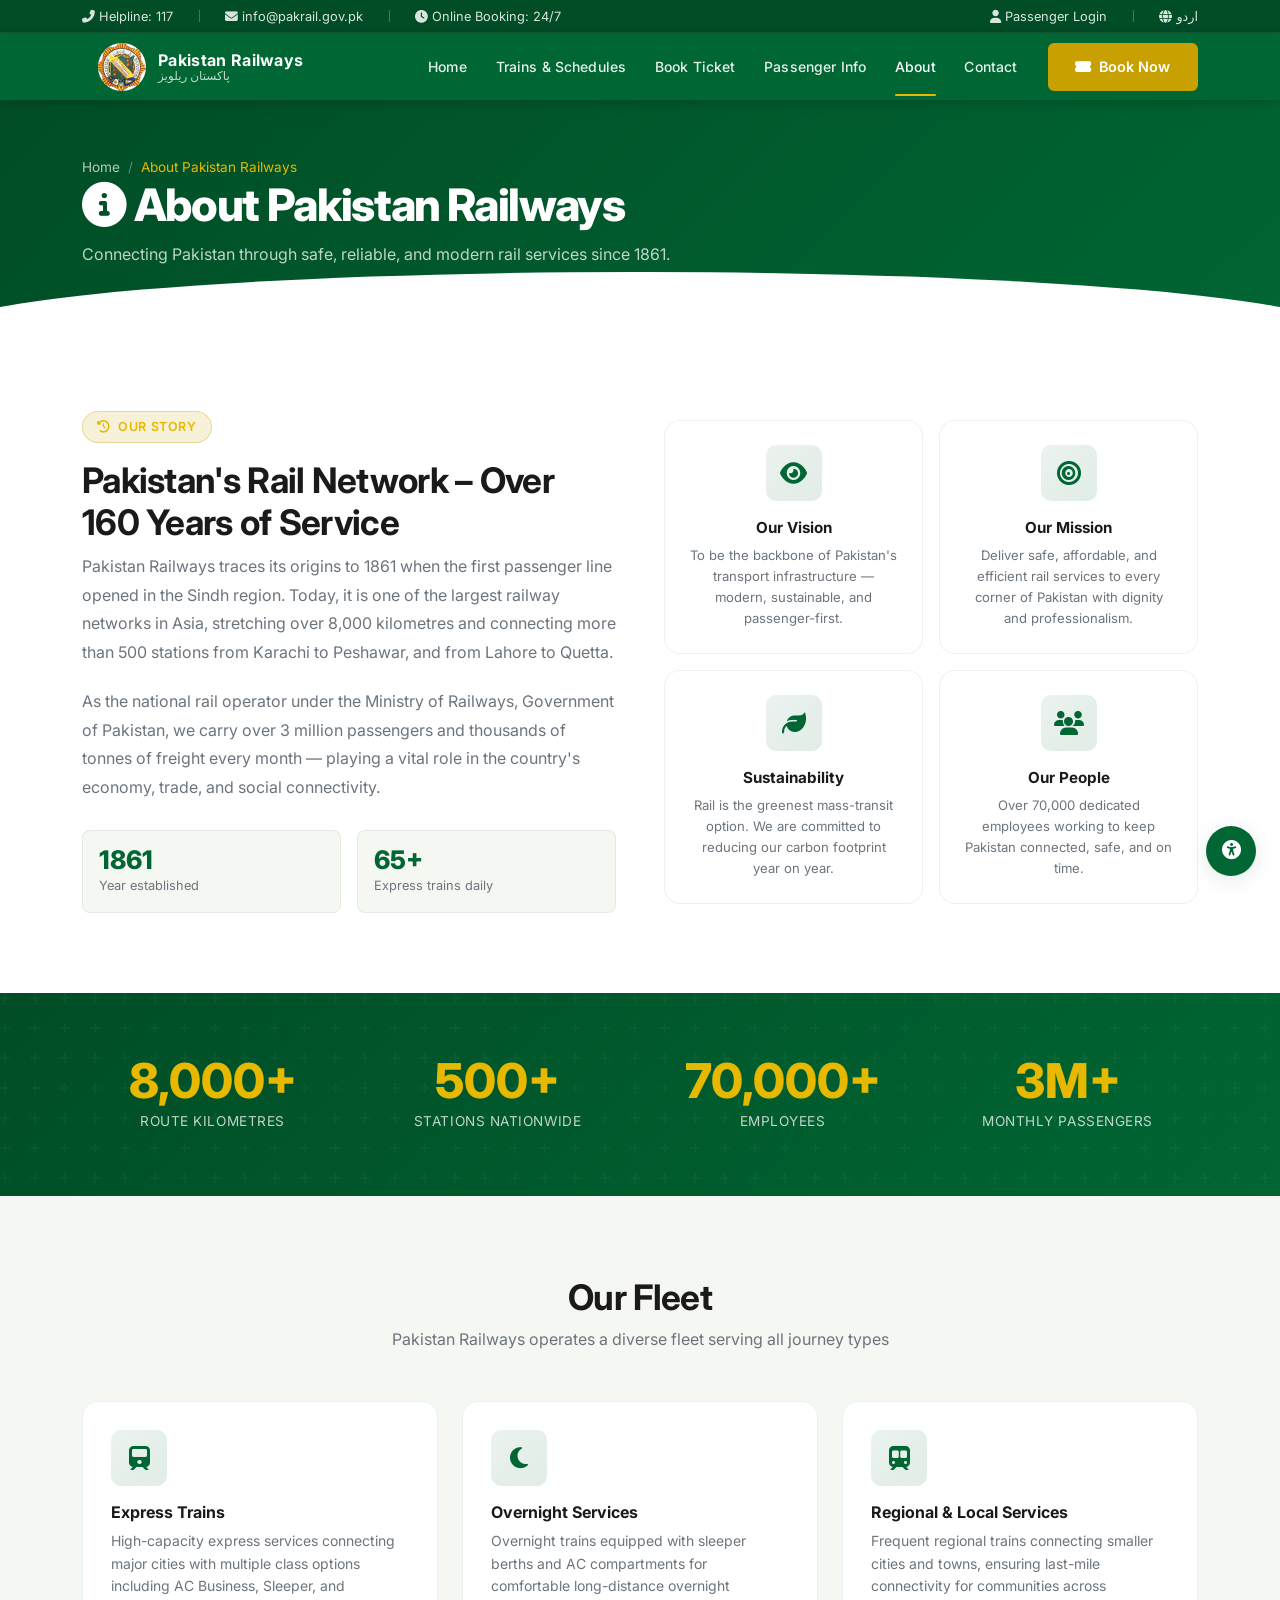
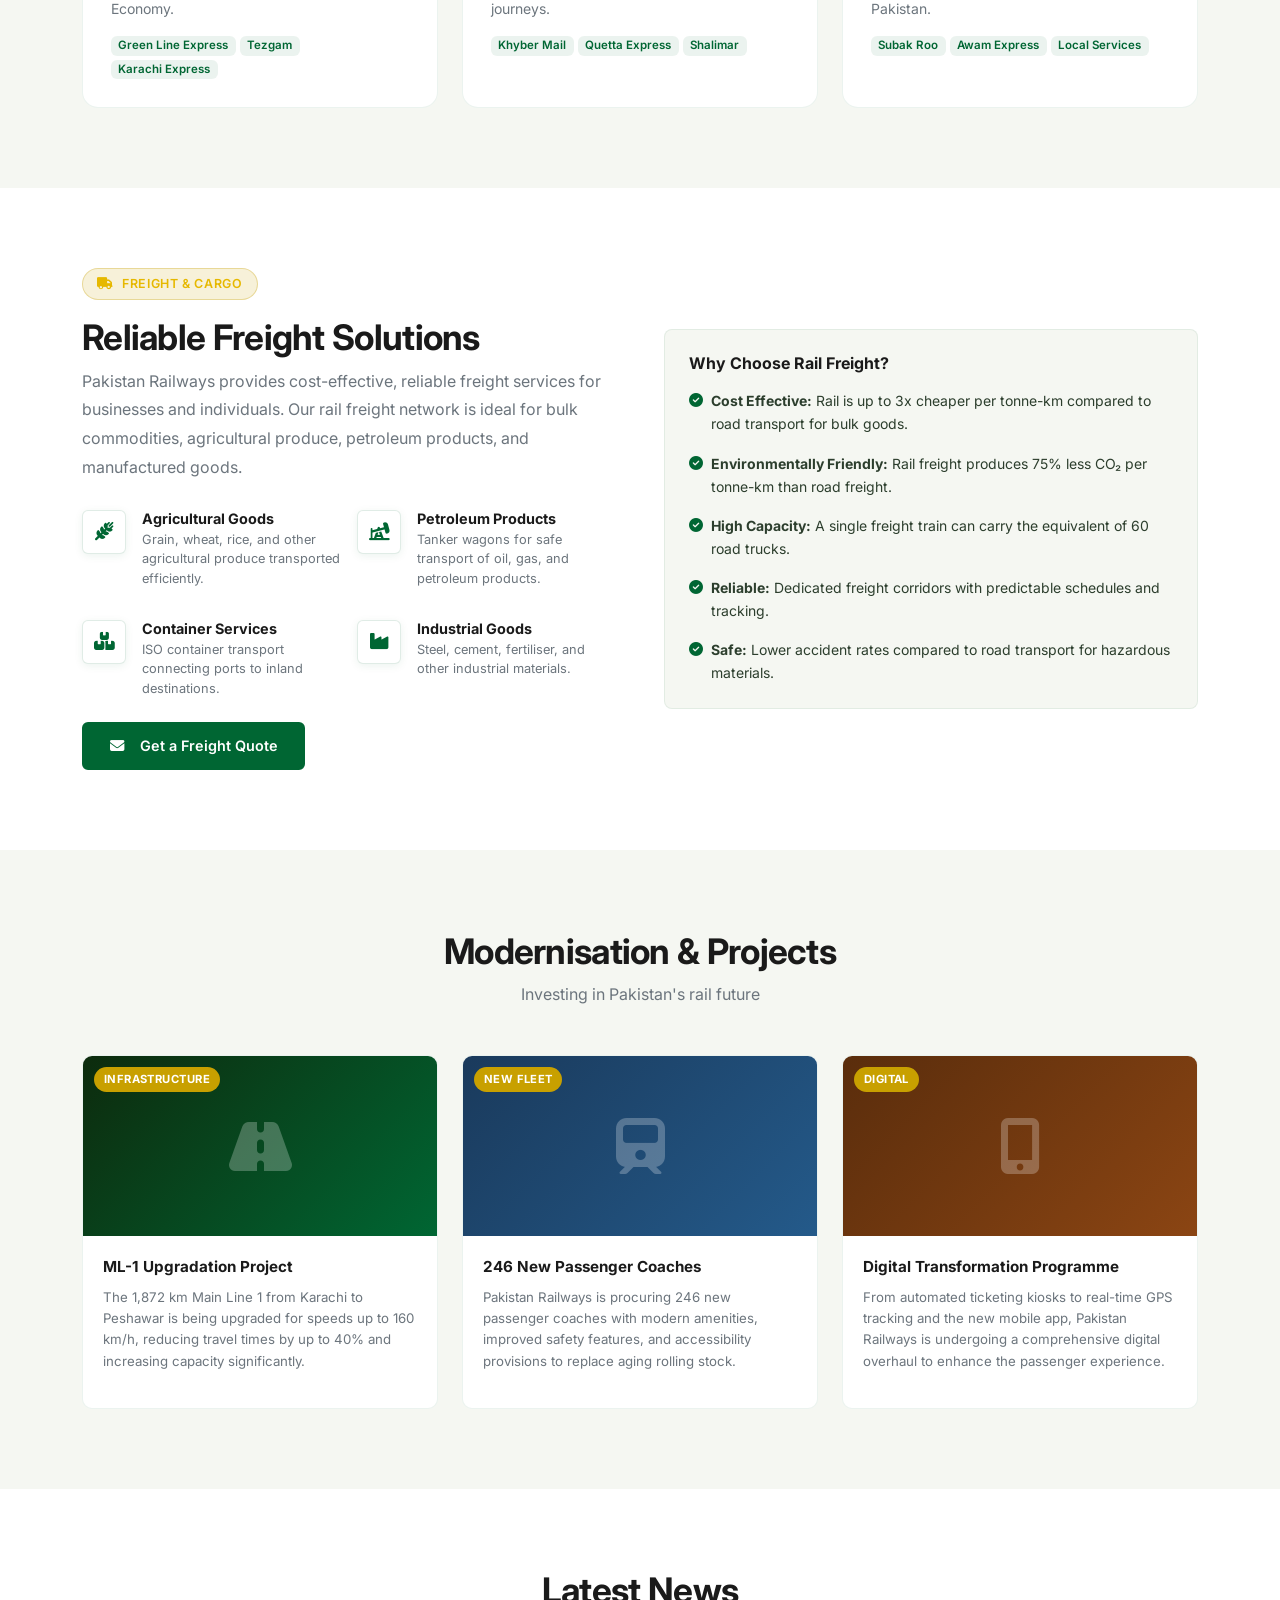
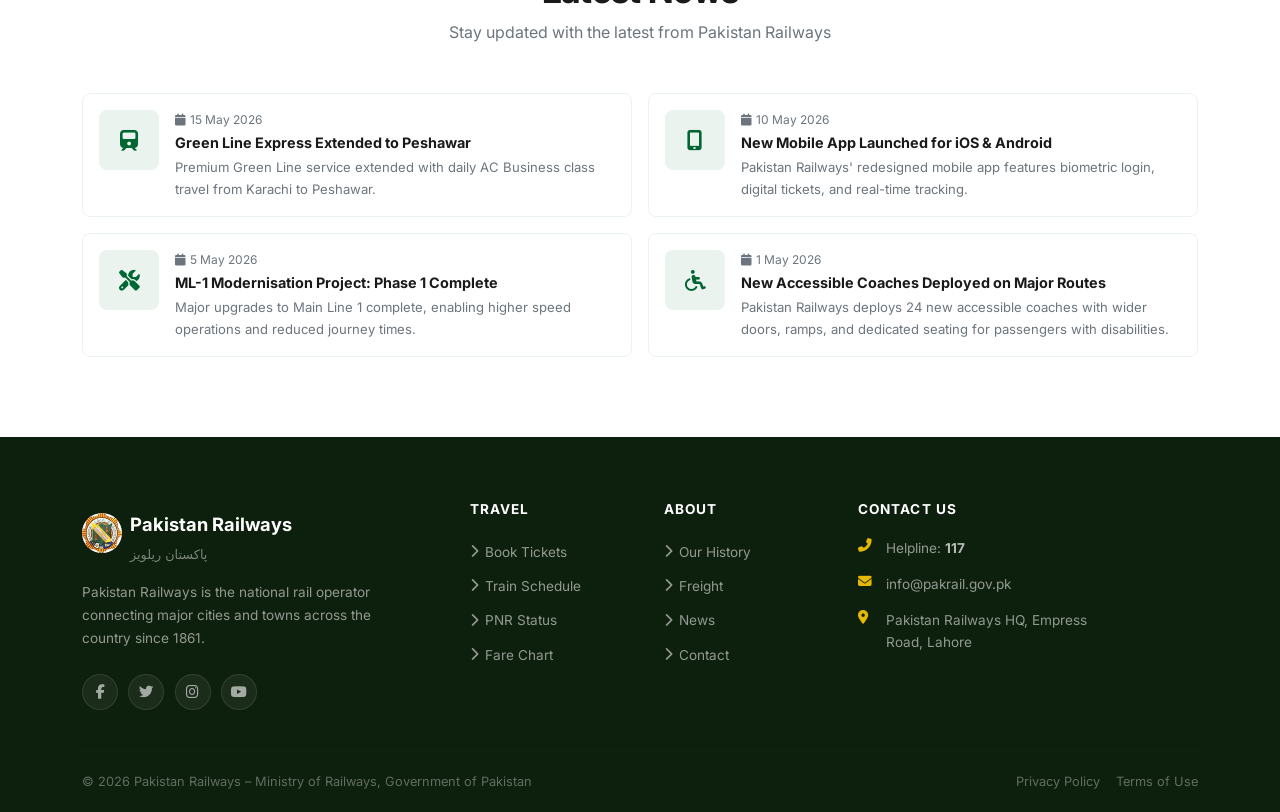
==== commit 2a3f7fb5: "updated with active links" ====
--- a/about.html
+++ b/about.html
@@ -57,7 +57,7 @@
 
     <div class="collapse navbar-collapse" id="mainNav">
       <ul class="navbar-nav ms-auto align-items-lg-center">
-        <li class="nav-item"><a class="nav-link active" href="index.html" aria-current="page">Home</a></li>
+        <li class="nav-item"><a class="nav-link " href="index.html" aria-current="page">Home</a></li>
         <li class="nav-item dropdown">
           <a class="nav-link dropdown-toggle" href="#" role="button" data-bs-toggle="dropdown">Trains &amp; Schedules</a>
           <ul class="dropdown-menu">
@@ -65,7 +65,7 @@
             <li><a class="dropdown-item" href="schedule.html#live"><i class="fa fa-satellite-dish me-2"></i>Live Train Status</a></li>
             <li><a class="dropdown-item" href="schedule.html#routes"><i class="fa fa-route me-2"></i>Routes &amp; Fares</a></li>
             <li><hr class="dropdown-divider"/></li>
-            <li><a class="dropdown-item" href="about.html"><i class="fa fa-train me-2"></i>About Our Fleet</a></li>
+            <li><a class="dropdown-item active" href="about.html"><i class="fa fa-train me-2"></i>About Our Fleet</a></li>
           </ul>
         </li>
         <li class="nav-item"><a class="nav-link" href="booking.html">Book Ticket</a></li>
@@ -78,7 +78,7 @@
             <li><a class="dropdown-item" href="passenger.html#luggage"><i class="fa fa-suitcase me-2"></i>Luggage Policy</a></li>
           </ul>
         </li>
-        <li class="nav-item"><a class="nav-link" href="about.html">About</a></li>
+        <li class="nav-item"><a class="nav-link active" href="about.html">About</a></li>
         <li class="nav-item"><a class="nav-link" href="contact.html">Contact</a></li>
       </ul>
       <div class="ms-lg-3 mt-3 mt-lg-0">
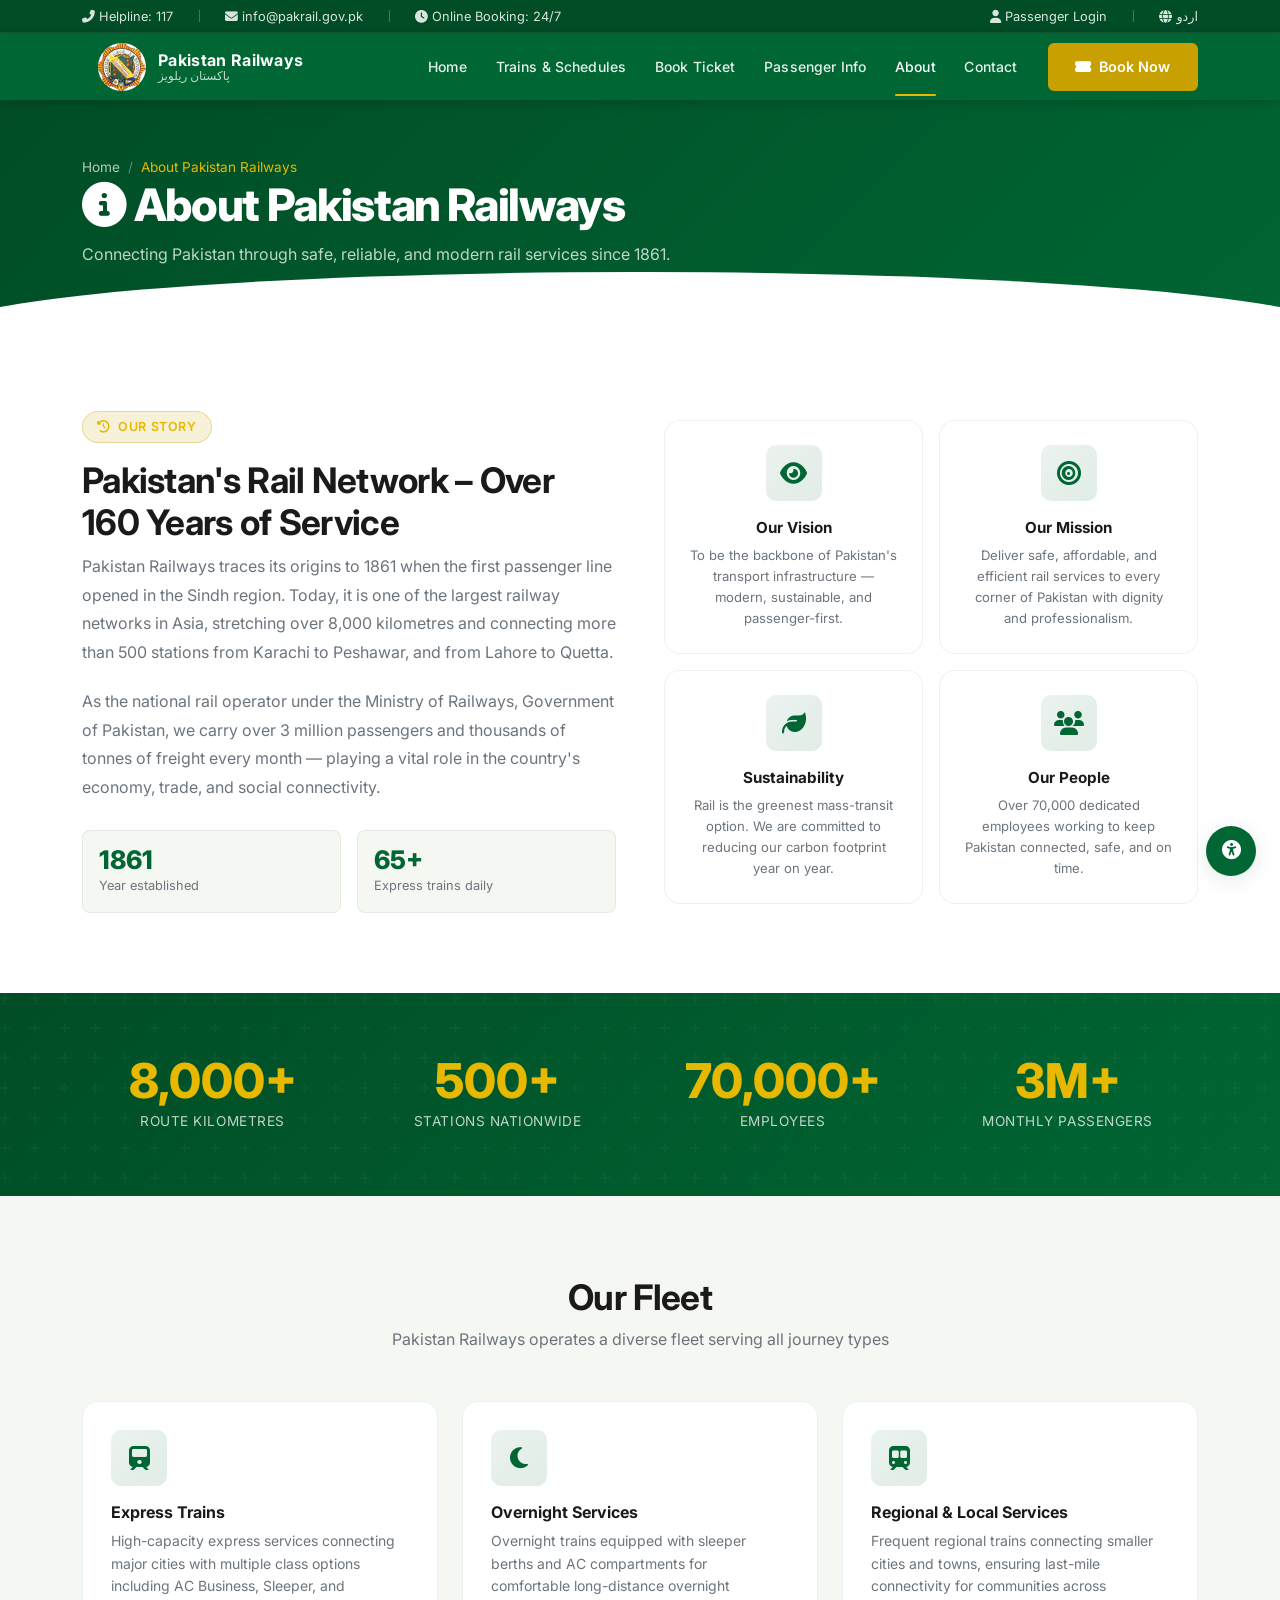
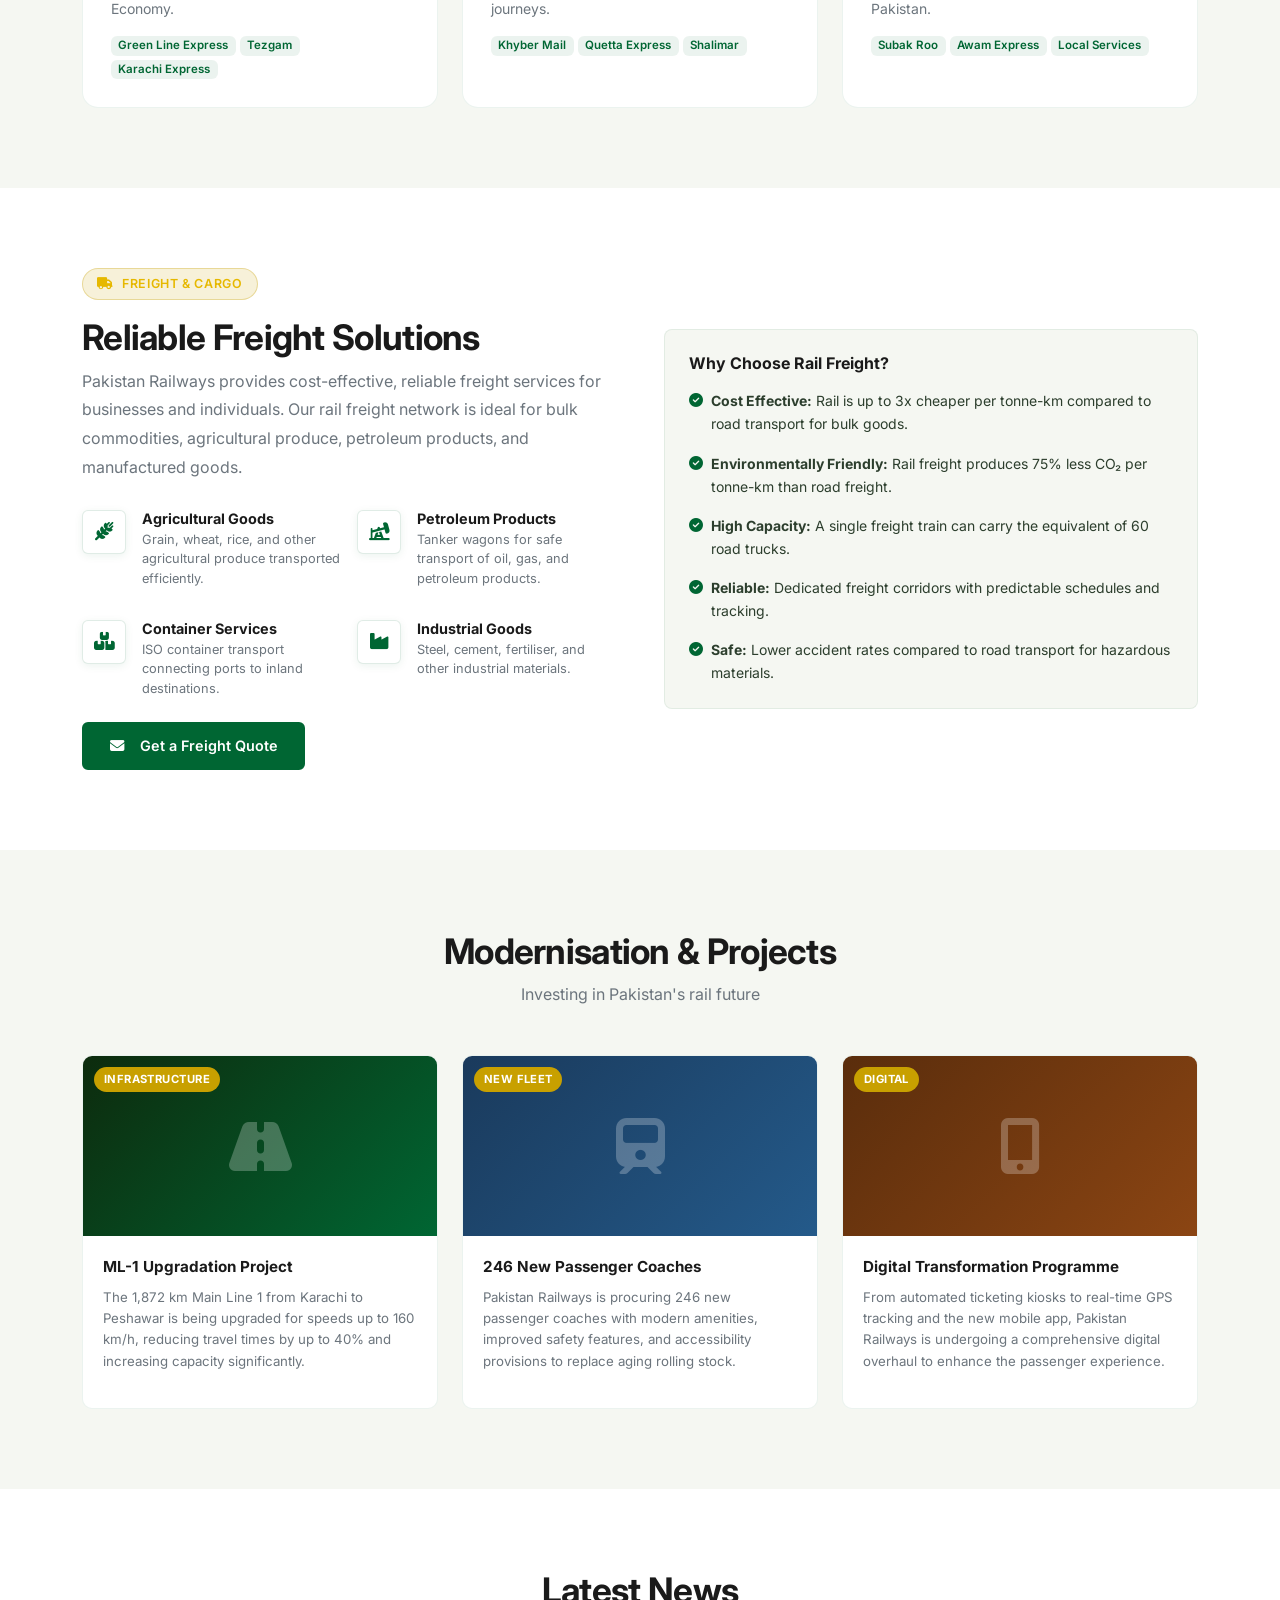
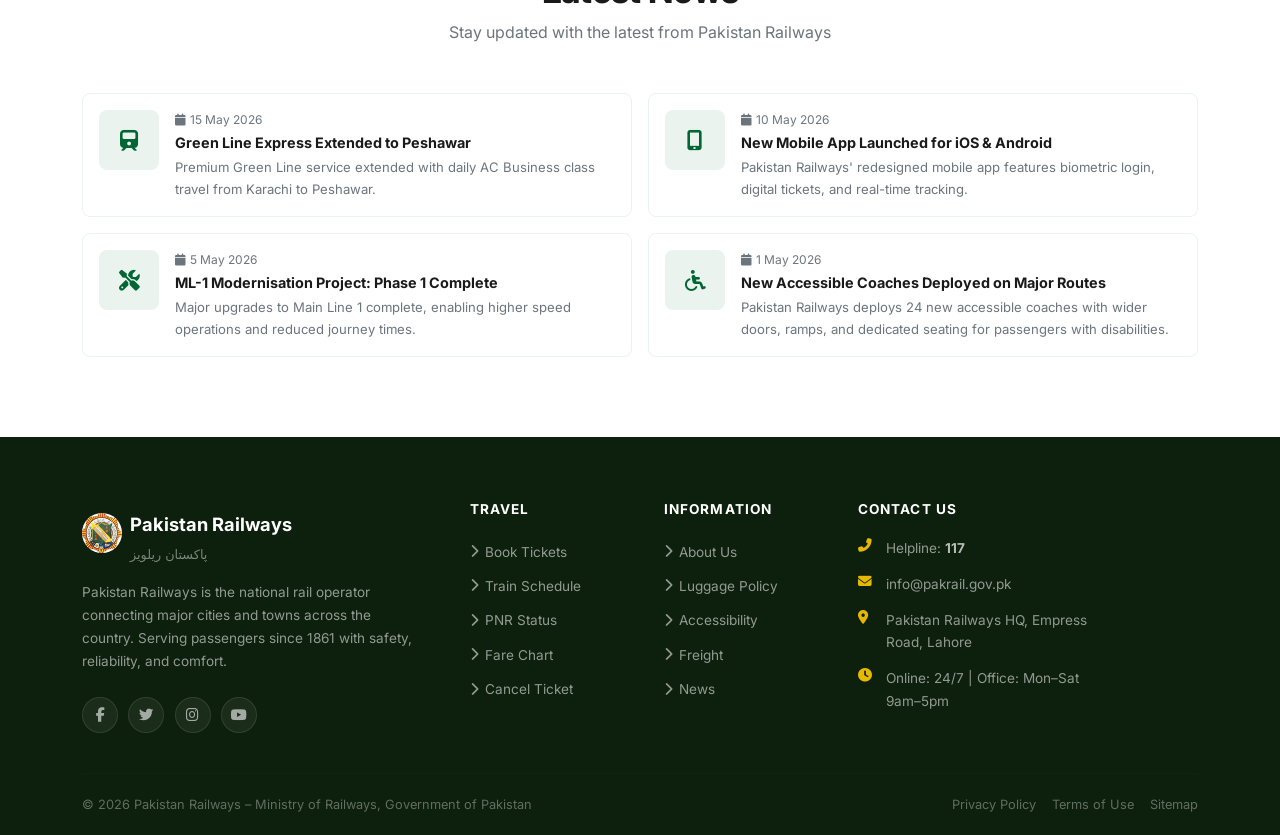
==== commit c301dbf8: "Updated footer" ====
--- a/about.html
+++ b/about.html
@@ -399,10 +399,13 @@
           <div class="brand-logo" style="width:40px;height:40px">
             <img src="public/pakistan-railways-logo.png" alt="Pakistan Railways Logo">
           </div>
-          <div><span class="footer-brand-name">Pakistan Railways</span><div class="footer-tagline">پاکستان ریلویز</div></div>
-        </div>
-        <p class="footer-desc">Pakistan Railways is the national rail operator connecting major cities and towns across the country since 1861.</p>
-        <div class="footer-social">
+          <div>
+            <span class="footer-brand-name">Pakistan Railways</span>
+            <div class="footer-tagline">پاکستان ریلویز</div>
+          </div>
+        </div>
+        <p class="footer-desc">Pakistan Railways is the national rail operator connecting major cities and towns across the country. Serving passengers since 1861 with safety, reliability, and comfort.</p>
+        <div class="footer-social" aria-label="Social media">
           <a href="#" aria-label="Facebook"><i class="fab fa-facebook-f"></i></a>
           <a href="#" aria-label="Twitter"><i class="fab fa-twitter"></i></a>
           <a href="#" aria-label="Instagram"><i class="fab fa-instagram"></i></a>
@@ -416,15 +419,17 @@
           <li><a href="schedule.html"><i class="fa fa-chevron-right"></i> Train Schedule</a></li>
           <li><a href="passenger.html#pnr"><i class="fa fa-chevron-right"></i> PNR Status</a></li>
           <li><a href="schedule.html#routes"><i class="fa fa-chevron-right"></i> Fare Chart</a></li>
+          <li><a href="booking.html#cancel"><i class="fa fa-chevron-right"></i> Cancel Ticket</a></li>
         </ul>
       </div>
       <div class="col-6 col-md-3 col-lg-2">
-        <h3 class="footer-heading">About</h3>
+        <h3 class="footer-heading">Information</h3>
         <ul class="footer-links">
-          <li><a href="about.html"><i class="fa fa-chevron-right"></i> Our History</a></li>
+          <li><a href="about.html"><i class="fa fa-chevron-right"></i> About Us</a></li>
+          <li><a href="passenger.html#luggage"><i class="fa fa-chevron-right"></i> Luggage Policy</a></li>
+          <li><a href="passenger.html#accessibility"><i class="fa fa-chevron-right"></i> Accessibility</a></li>
           <li><a href="about.html#freight"><i class="fa fa-chevron-right"></i> Freight</a></li>
           <li><a href="about.html#news"><i class="fa fa-chevron-right"></i> News</a></li>
-          <li><a href="contact.html"><i class="fa fa-chevron-right"></i> Contact</a></li>
         </ul>
       </div>
       <div class="col-md-4 col-lg-3">
@@ -432,6 +437,7 @@
         <div class="footer-contact-item"><i class="fa fa-phone-alt"></i><span>Helpline: <strong style="color:rgba(255,255,255,0.7)">117</strong></span></div>
         <div class="footer-contact-item"><i class="fa fa-envelope"></i><span>info@pakrail.gov.pk</span></div>
         <div class="footer-contact-item"><i class="fa fa-map-marker-alt"></i><span>Pakistan Railways HQ, Empress Road, Lahore</span></div>
+        <div class="footer-contact-item"><i class="fa fa-clock"></i><span>Online: 24/7 | Office: Mon–Sat 9am–5pm</span></div>
       </div>
     </div>
     <hr class="footer-divider"/>
@@ -440,6 +446,7 @@
       <div class="d-flex gap-3">
         <a href="#" style="color:inherit">Privacy Policy</a>
         <a href="#" style="color:inherit">Terms of Use</a>
+        <a href="#" style="color:inherit">Sitemap</a>
       </div>
     </div>
   </div>
